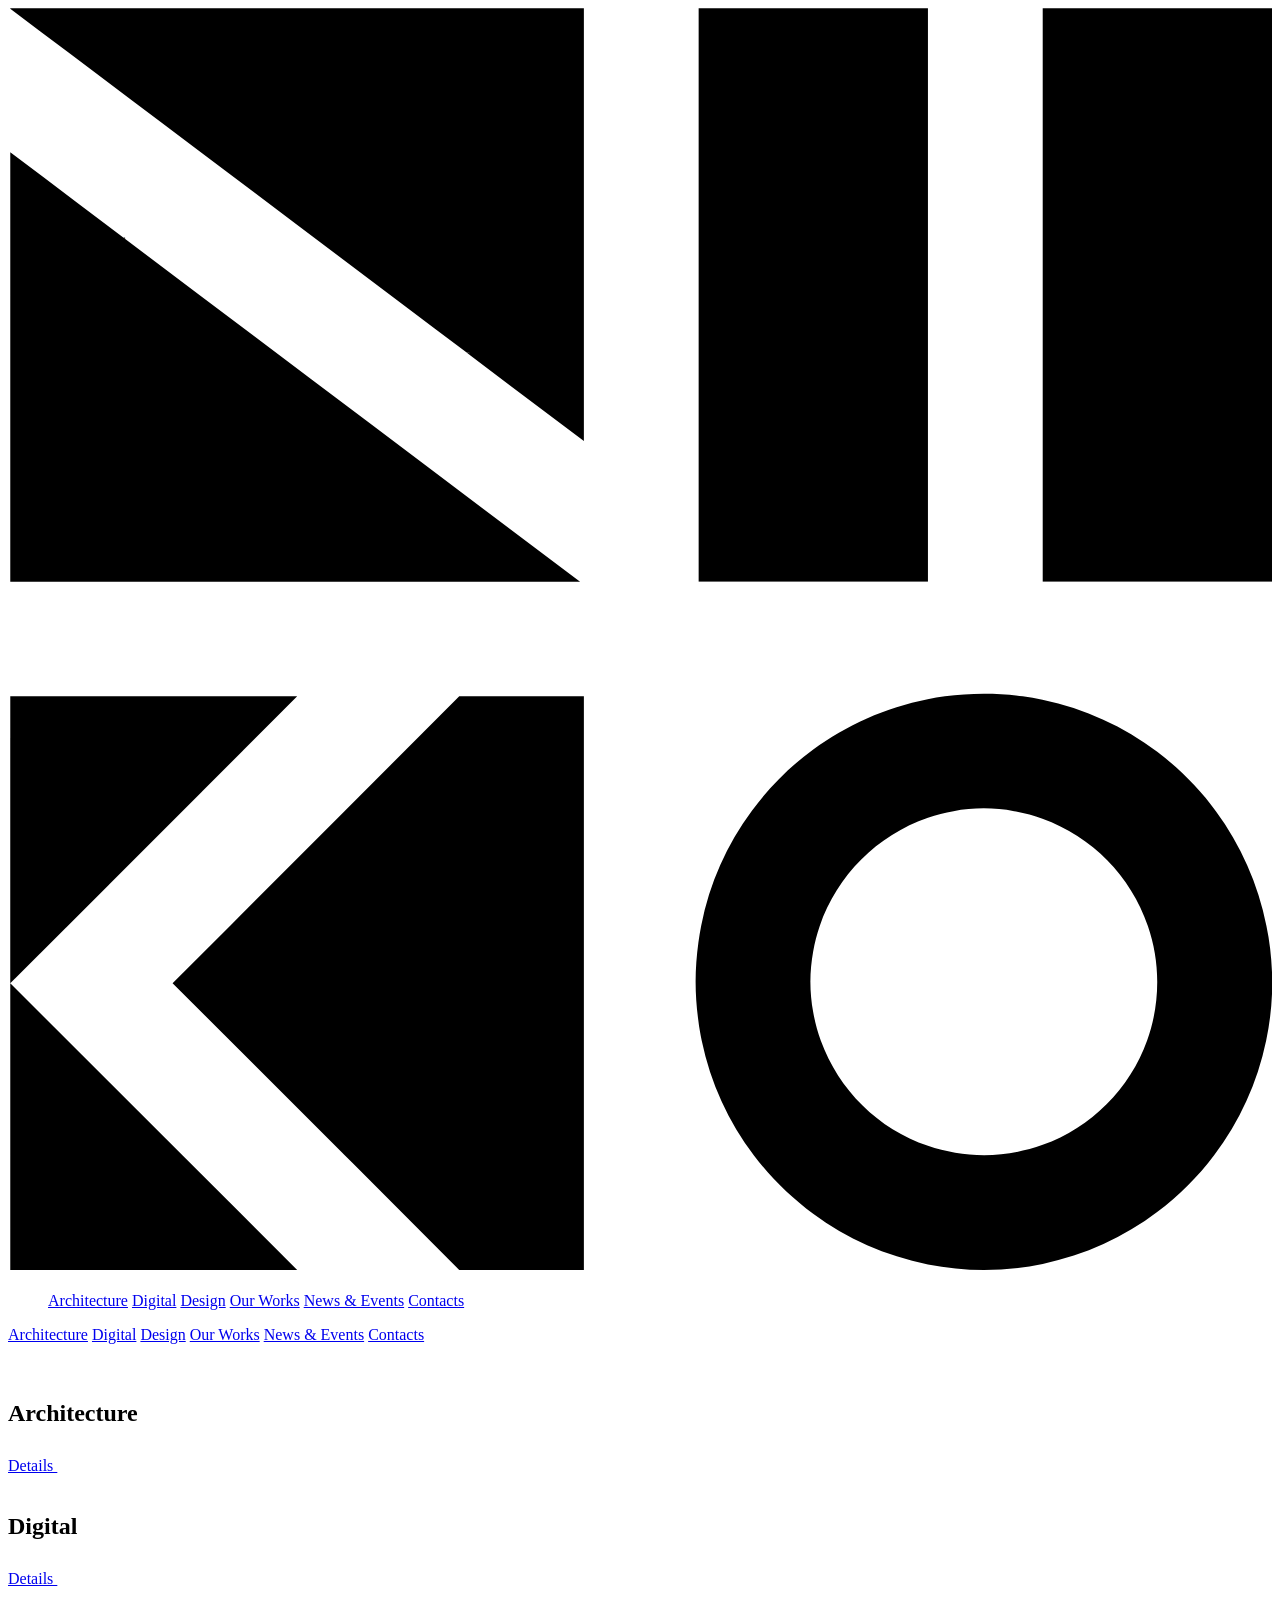
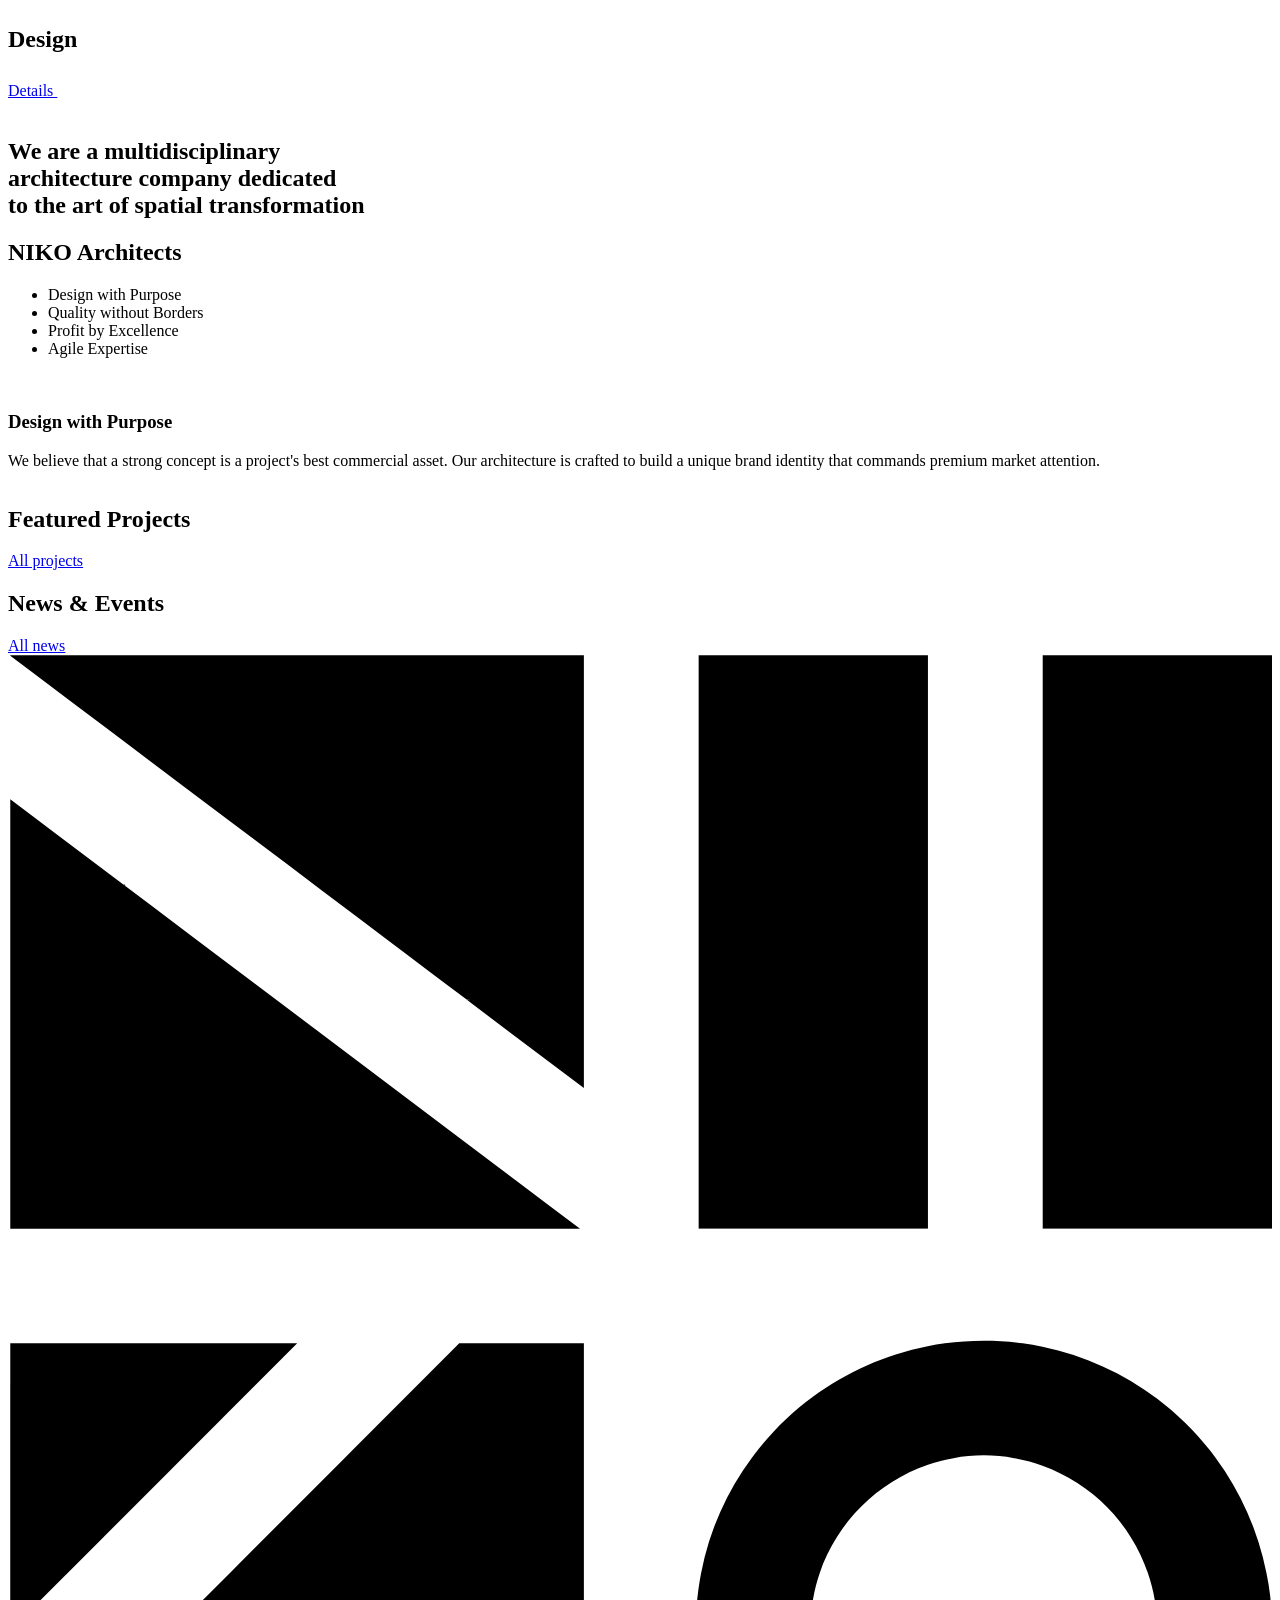
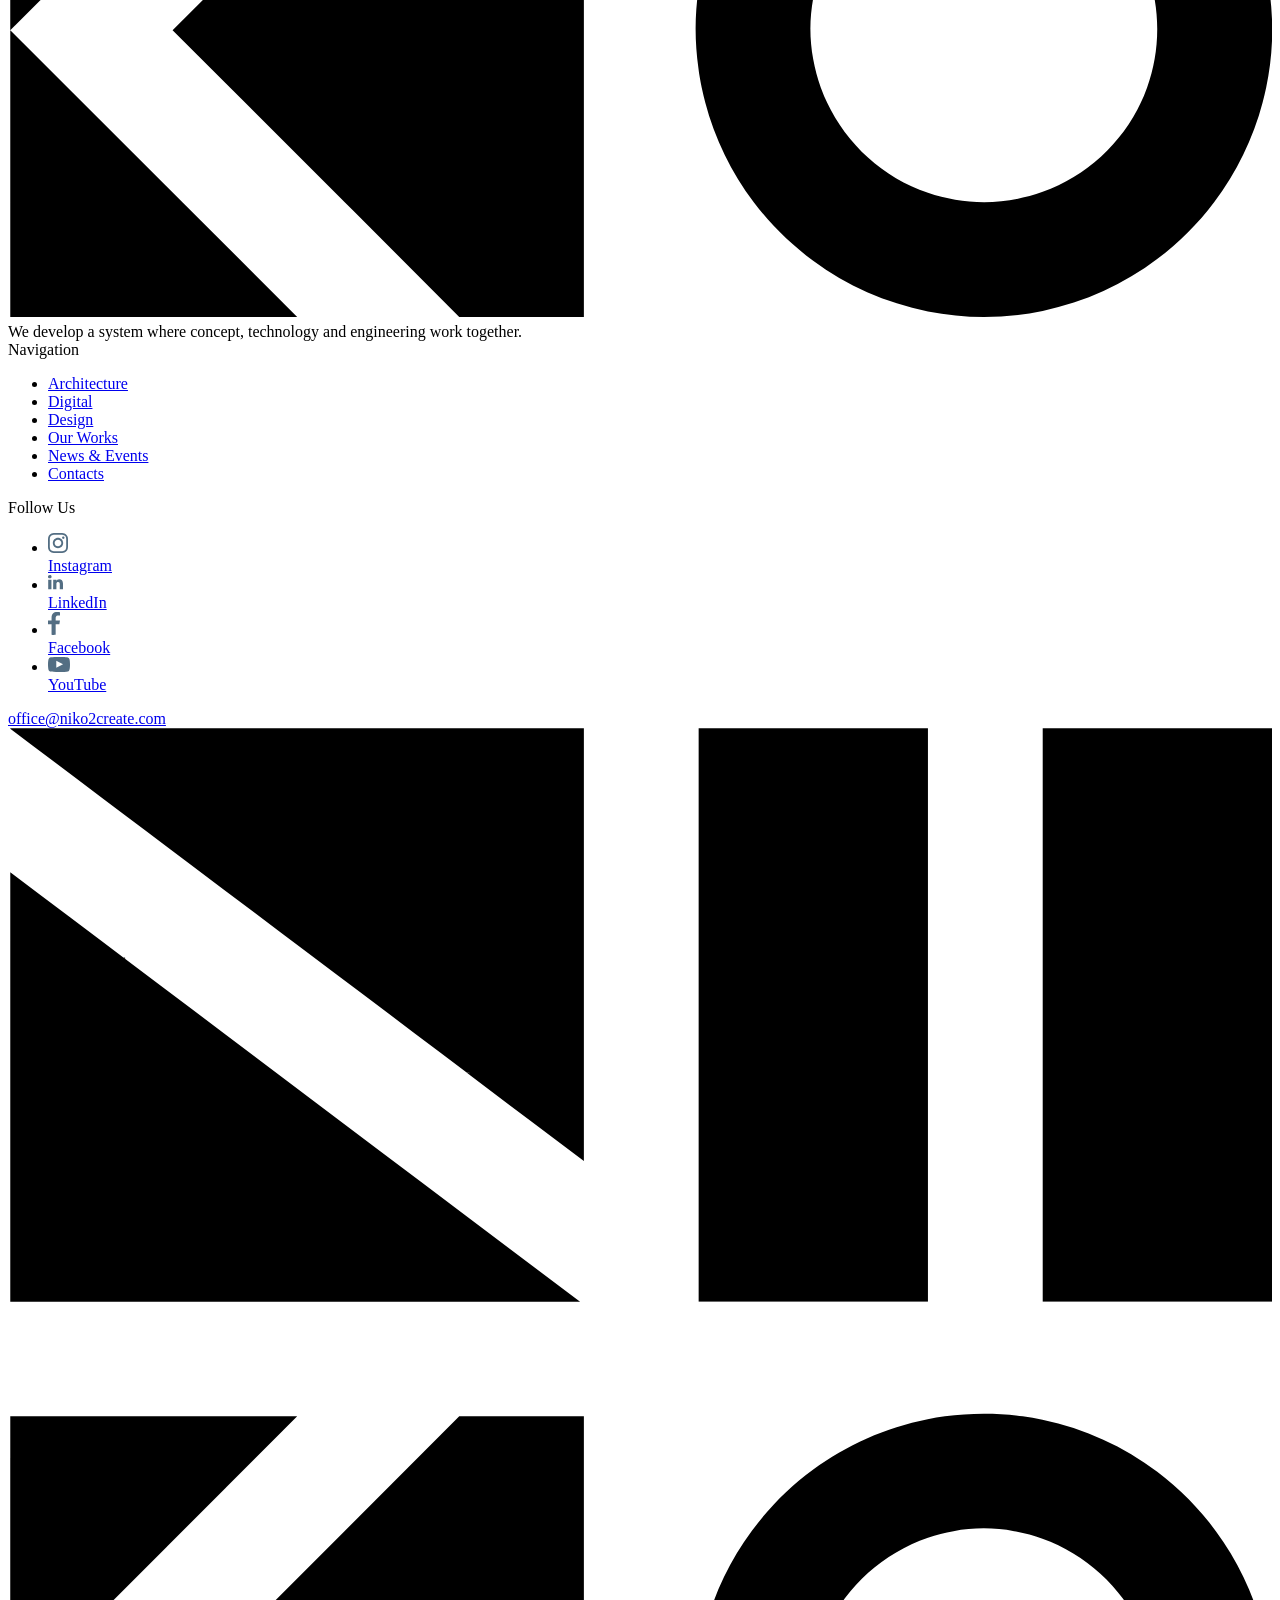
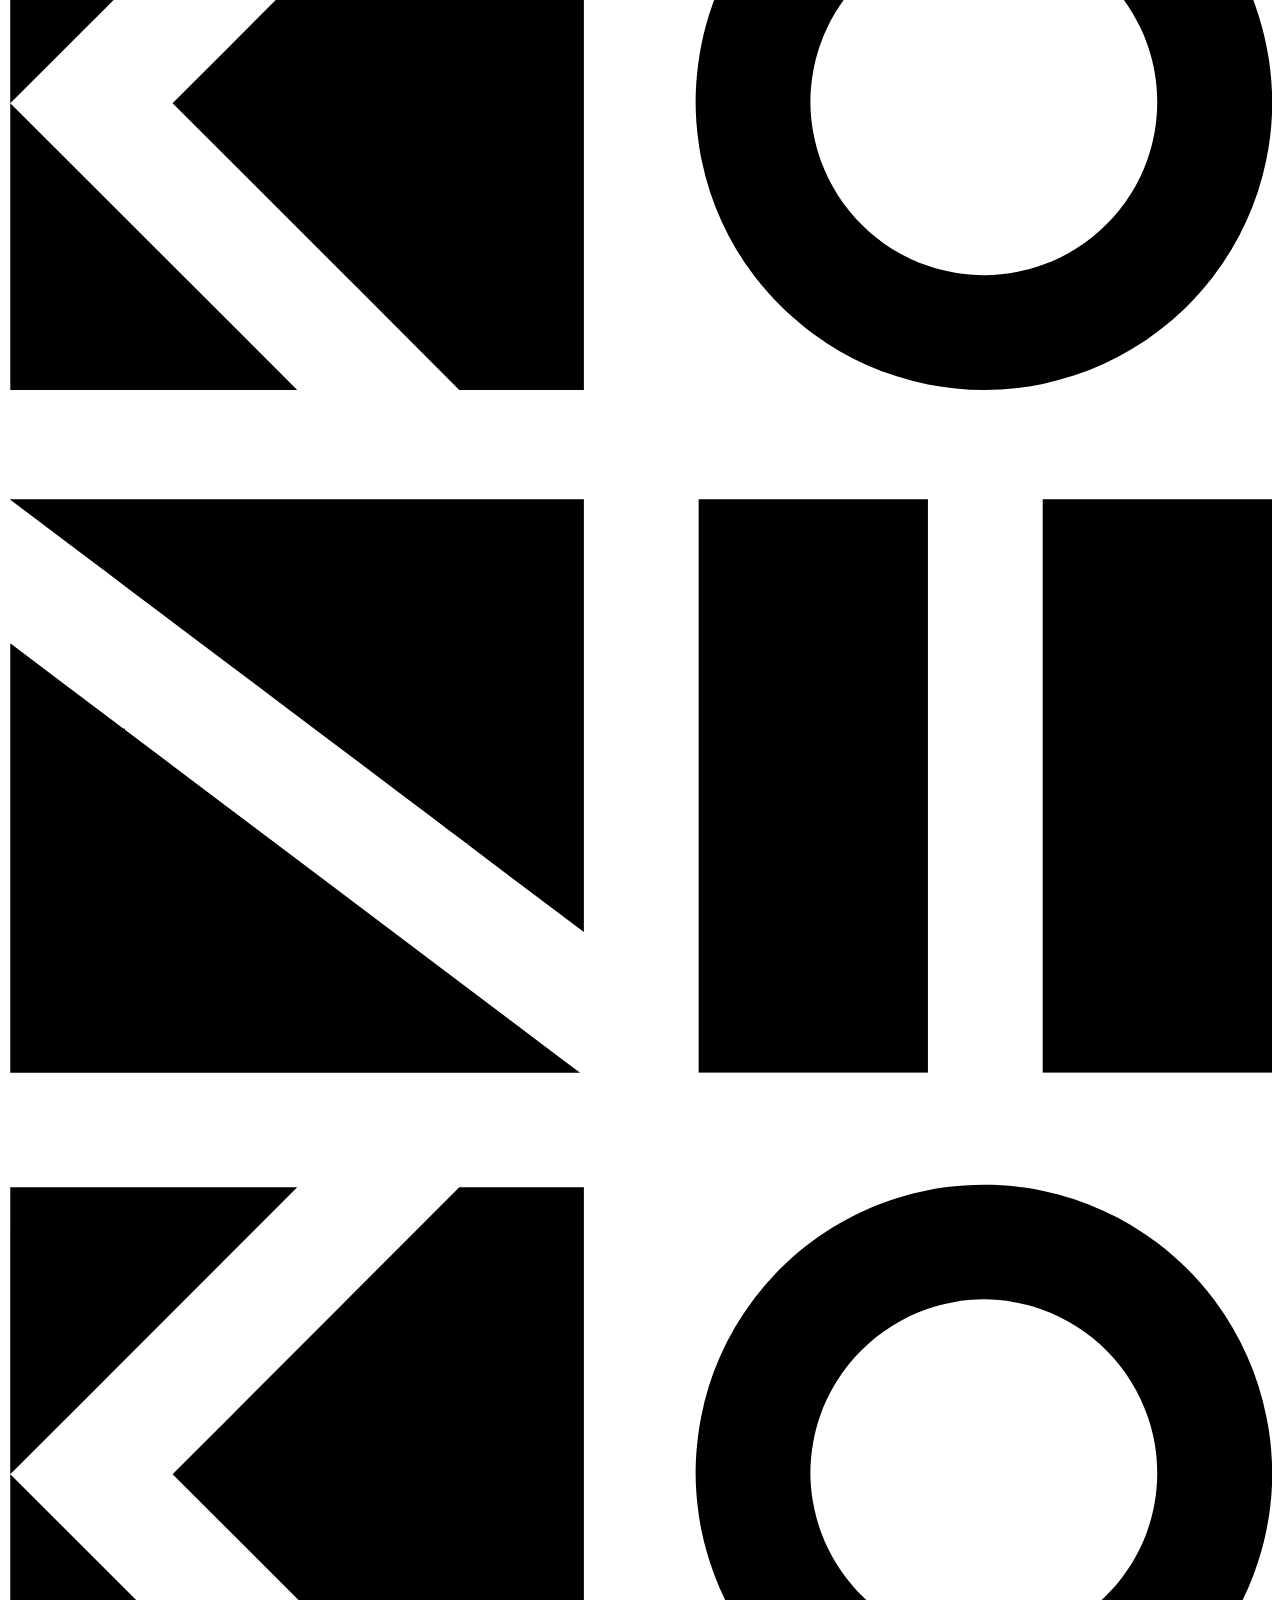
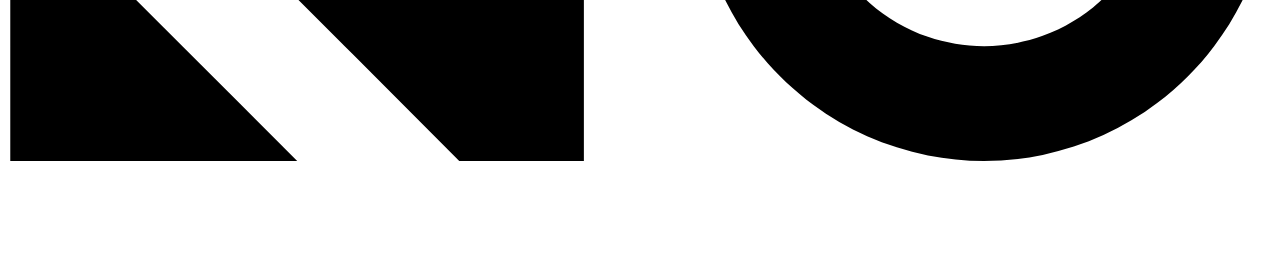
==== index.html @ d4d22fb3 "Add files via upload" ====
<!DOCTYPE html>
<html lang="en">

<head>
  <meta charset="UTF-8">
  <meta name="viewport" content="width=device-width, initial-scale=1.0">
  <title>Niko17</title>
  <link rel="icon" type="image/x-icon" href="favicon.ico">
  <!-- <link href = "https://fonts.cdnfonts.com/css/neue-haas-grotesk-display-pro" rel = "stylesheet"> -->
  <link rel="stylesheet" href="styles/styles.css">
  <link rel="stylesheet" href="https://cdn.jsdelivr.net/npm/swiper@11/swiper-bundle.min.css" />
</head>

<body class="home-page">
  <header class="main-header">
    <a href="index.html" class="header-logo-place">
      <svg version="1.1" id="Слой_1" xmlns="http://www.w3.org/2000/svg" xmlns:xlink="http://www.w3.org/1999/xlink"
        x="0px" y="0px" viewBox="0 0 500 500" style="enable-background:new 0 0 500 500;" xml:space="preserve">
        <g>
          <path class="st0" d="M227.8,0.1v171.2l-45.4-34.2v-0.9h-1.1C123.4,92.6,58.8,43.9,0.9,0.3V0.1H227.8z" />
          <rect x="273.2" y="0.1" class="st0" width="90.7" height="226.8" />
          <rect x="409.3" y="0.1" class="st0" width="90.7" height="226.8" />
          <polygon class="st0" points="46.3,90.9 46.3,91.3 45.7,90.9 	" />
          <polygon class="st0" points="46.3,90.9 46.3,91.3 45.7,90.9 	" />
          <polygon class="st0" points="182.4,136.2 182.4,137.1 181.3,136.2 	" />
          <path class="st0" d="M226.3,227H0.9V57.1C74.1,112.3,153.2,171.9,226.3,227z" />
          <polygon class="st0" points="114.4,272.3 33,353.7 23.6,363.1 0.9,385.8 0.9,272.3 	" />
          <polygon class="st0" points="114.4,499.2 0.9,499.2 0.9,385.8 69,453.8 91.7,476.5 	" />
          <polygon class="st0" points="227.8,272.3 227.8,499.2 178.5,499.2 137.1,457.7 133.2,453.8 87.8,408.4 65.1,385.8 87.8,363.1 
       91.7,359.2 133.1,317.7 178.5,272.3 	" />
          <path class="st0" d="M497.8,363.1c-3.3-16.7-10.2-32.1-20-45.4c-6.5-8.9-14.4-16.8-23.2-23.5c-13.2-10-28.6-17.1-45.4-20.6
       c-2.6-0.5-5.2-1-7.8-1.3c-5-0.7-10.2-1-15.4-1c-5.2,0-10.4,0.4-15.4,1c-2.3,0.3-4.5,0.7-6.8,1.1c-16.7,3.3-32.2,10.3-45.4,20
       c-9.3,6.8-17.4,15-24.2,24.2c-9.8,13.2-16.7,28.6-20,45.4c-0.4,2.2-0.8,4.4-1.1,6.7c-0.7,5.1-1.1,10.2-1.1,15.5s0.4,10.4,1.1,15.5
       c0.3,2.6,0.8,5.2,1.3,7.7c3.5,16.8,10.6,32.2,20.6,45.4c6.7,8.8,14.6,16.6,23.5,23.2c13.2,9.8,28.6,16.7,45.4,20
       c7.2,1.4,14.6,2.2,22.2,2.2c8,0,15.7-0.8,23.2-2.4c16.8-3.5,32.2-10.6,45.4-20.6c8.5-6.4,16-13.9,22.4-22.4
       c10-13.2,17.1-28.6,20.6-45.4c1.6-7.5,2.4-15.3,2.4-23.2C500,377.6,499.3,370.2,497.8,363.1z M450.6,408.4
       c-6.9,19.2-22.1,34.4-41.3,41.3c-7.2,2.6-15.1,4.1-23.2,4.1c-7.8,0-15.2-1.3-22.2-3.7c-19.7-6.7-35.3-22.2-42.4-41.7
       c-1.3-3.6-2.3-7.3-3-11.2c-0.7-3.9-1.1-7.9-1.1-12c0-4.1,0.4-8.1,1.1-12c0.6-3.5,1.5-6.8,2.6-10.1c6.9-20,22.7-35.9,42.8-42.8
       c3.3-1.1,6.7-2,10.1-2.6c3.9-0.7,7.9-1.1,12-1.1s8.1,0.4,12,1.1c3.9,0.7,7.6,1.7,11.2,3c19.5,7,35,22.7,41.7,42.4
       c2.4,7,3.7,14.4,3.7,22.2C454.6,393.4,453.2,401.2,450.6,408.4z" />
        </g>
      </svg>
    </a>
    <nav class="main-nav">
      <ul class="menu-list">
        <a href="architecture.html" class="nav-link">Architecture</a>
        <a href="digital.html" class="nav-link">Digital</a>
        <a href="design.html" class="nav-link">Design</a>
        <a href="catalog.html" class="nav-link">Our Works</a>
        <a href="news.html" class="nav-link">News & Events</a>
        <a href="contacts.html" class="nav-link">Contacts</a>
      </ul>
    </nav>

    <div class="mobile-burger" id="burger">
      <!-- Кнопка Бургер -->
      <span></span>
      <span></span>
      <span></span>
    </div>
    <!-- Полноэкранное мобильное меню -->
    <div class="mobile-menu" id="mobileMenu">
      <nav class="mobile-nav">
        <a href="architecture.html" class="mobile-link">Architecture</a>
        <a href="digital.html" class="mobile-link">Digital</a>
        <a href="design.html" class="mobile-link">Design</a>
        <a href="catalog.html" class="mobile-link">Our Works</a>
        <a href="news.html" class="mobile-link">News & Events</a>
        <a href="contacts.html" class="mobile-link">Contacts</a>
      </nav>
    </div>
  </header>
  <div class="slider" id="mainSlider">
    <!-- Слайд 1 -->
    <section class="slide" id="slide-1">
      <div class="image-container"><img src="images/hero-6.webp" alt=""></div>
    </section>
    <!-- Слайд 2 -->
    <section class="slide" id="slide-2">
      <div class="image-container"><img src="images/hero-2.webp" alt=""></div>
      <div class="slide-content">
        <div class="reveal-content">
          <h2 class="reveal-title">Architecture</h2>

          <a class="reveal-link" href="architecture.html">Details
            <svg width="12" height="24" viewBox="0 0 20 36" fill="none" xmlns="http://www.w3.org/2000/svg">
              <path d="M0.707133 0.70717L17.6777 17.6777L0.707136 34.6483" stroke="white" stroke-width="2" />
            </svg>
          </a>
        </div>
      </div>
    </section>
    <!-- Слайд 3 -->
    <section class="slide" id="slide-3">
      <div class="image-container"><img src="images/hero-4.webp" alt=""></div>
      <div class="slide-content">
        <div class="reveal-content">
          <h2 class="reveal-title">Digital</h2>

          <a class="reveal-link" href="digital.html">Details
            <svg width="12" height="24" viewBox="0 0 20 36" fill="none" xmlns="http://www.w3.org/2000/svg">
              <path d="M0.707133 0.70717L17.6777 17.6777L0.707136 34.6483" stroke="white" stroke-width="2" />
            </svg>
          </a>
        </div>
      </div>
    </section>
    <!-- Слайд 4 -->
    <section class="slide" id="slide-4">
      <div class="image-container"><img src="images/hero-8.webp" alt=""></div>
      <div class="slide-content">
        <div class="reveal-content">
          <h2 class="reveal-title">Design</h2>

          <a class="reveal-link" href="design.html">Details
            <svg width="12" height="24" viewBox="0 0 20 36" fill="none" xmlns="http://www.w3.org/2000/svg">
              <path d="M0.707133 0.70717L17.6777 17.6777L0.707136 34.6483" stroke="white" stroke-width="2" />
            </svg>
          </a>
        </div>
      </div>
    </section>
    <!-- Слайд 5 -->
    <section class="slide" id="slide-5">
      <div class="image-container"><img src="images/hero-5.webp" alt=""></div>
      <div class="slide-content slide-content--5">
        <div class="reveal-content reveal-content--5">
          <h2 class="reveal-title--5 title">We are a multidisciplinary <br>architecture company dedicated <br>to the art
            of
            spatial transformation</h2>
        </div>
      </div>
    </section>
  </div>
  <div id="content-wrapper">
    <section class="about-section" data-scroll-section id="about">
      <h2 class="about-title title">NIKO Architects</h2>

      <div class="about-body">
        <div class="about-right">
          <ul class="about-list">
            <li class="about-item active" data-index="0">Design with Purpose</li>
            <li class="about-item" data-index="1">Quality without Borders</li>
            <li class="about-item" data-index="2">Profit by Excellence</li>
            <li class="about-item" data-index="3">Agile Expertise</li>
          </ul>
        </div>
        <div class="about-left swiper about-slider">
          <div class="swiper-wrapper">
            <div class="swiper-slide">
              <div class="about-card">
                <img src="images/about-1.webp" alt="">
                <div class="about-card-overlay ">
                  <h3>Design with Purpose</h3>
                  <p>We believe that a strong concept is a project's best commercial asset. Our architecture is crafted
                    to build a unique brand identity that commands premium market attention.</p>
                </div>
              </div>
            </div>
            <div class="swiper-slide">
              <div class="about-card">
                <img src="images/about-2.webp" alt="">
                <div class="about-card-overlay">
                  <h3>Quality without Borders</h3>
                  <p> We bridge local ambition with global standards. By applying international benchmarks to every
                    detail, we deliver complex, high-end projects that stand the test of time.</p>
                </div>
              </div>
            </div>
            <div class="swiper-slide">
              <div class="about-card">
                <img src="images/about-3.webp" alt="">
                <div class="about-card-overlay">
                  <h3>Profit by Excellence</h3>
                  <p>We prove that bold vision and developer goals are not at odds. Our approach optimizes every square
                    meter, turning ambitious aesthetics into measurable financial success.</p>
                </div>
              </div>
            </div>
            <div class="swiper-slide">
              <div class="about-card">
                <img src="images/about-4.webp" alt="">
                <div class="about-card-overlay">
                  <h3>Agile Expertise</h3>
                  <p>We tackle large-scale urban challenges through a tight-knit synergy of architects, urbanists, and
                    product experts, ensuring a holistic perspective from the first sketch to the final brick.</p>
                </div>
              </div>
            </div>
          </div>
          <div class="about-pagination"></div>
          <!-- <div class="about-nav">
            <div class="swiper-button-prev about-button-prev"><svg width="36" height="20" viewBox="0 0 36 20"
                fill="none" xmlns="http://www.w3.org/2000/svg">
                <path d="M34.6483 0.707135L17.6777 17.6777L0.707172 0.707135" stroke="white" stroke-width="1" />
              </svg></div>
            <div class="swiper-button-next about-button-next"><svg width="36" height="20" viewBox="0 0 36 20"
                fill="none" xmlns="http://www.w3.org/2000/svg">
                <path d="M34.6483 0.707135L17.6777 17.6777L0.707172 0.707135" stroke="white" stroke-width="1" />
              </svg></div>
          </div> -->
        </div>
      </div>
    </section>
    <section class="projects-section" data-scroll-section id="works">
      <h2 class="projects-title title">Featured Projects</h2>
      <a class="projects-link-page" href="catalog.html">All projects</a>
      <!-- 1. ПУСТОЙ КОНТЕЙНЕР ДЛЯ SWIPER -->
      <div class="projects-pagination"></div>
      <div class="projects-container swiper">
        <div class="swiper-wrapper" id="projects-wrapper">
          <!-- Сюда JS будет копировать карточки -->
        </div>
      </div>
    </section>
    <section class="news-section" id="news">
      <h2 class="news-title title">News & Events</h2>
      <a class="news-link-page" href="news.html">All news</a>
      <!-- Оболочка Swiper -->
      <div class="news-pagination"></div>
      <div class="news-container swiper">
        <!-- id="news-wrapper" — это "магнит" для нашего скрипта -->
        <div class="swiper-wrapper" id="news-wrapper">
          <!-- Карточки прилетят сюда из JSON автоматически -->
        </div>
      </div>
    </section>
  </div>
  <footer class="footer">
    <div class="footer__body">
      <div class="footer__col footer__col--1">
        <a class="footer__logo" href="index.html">
          <svg version="1.1" xmlns="http://www.w3.org/2000/svg" xmlns:xlink="http://www.w3.org/1999/xlink" x="0px"
            y="0px" viewBox="0 0 500 500"  xml:space="preserve">
            <g>
              <path  d="M227.8,0.1v171.2l-45.4-34.2v-0.9h-1.1C123.4,92.6,58.8,43.9,0.9,0.3V0.1H227.8z" />
              <rect x="273.2" y="0.1"  width="90.7" height="226.8" />
              <rect x="409.3" y="0.1"  width="90.7" height="226.8" />
              <polygon  points="46.3,90.9 46.3,91.3 45.7,90.9 	" />
              <polygon  points="46.3,90.9 46.3,91.3 45.7,90.9 	" />
              <polygon  points="182.4,136.2 182.4,137.1 181.3,136.2 	" />
              <path  d="M226.3,227H0.9V57.1C74.1,112.3,153.2,171.9,226.3,227z" />
              <polygon  points="114.4,272.3 33,353.7 23.6,363.1 0.9,385.8 0.9,272.3 	" />
              <polygon  points="114.4,499.2 0.9,499.2 0.9,385.8 69,453.8 91.7,476.5 	" />
              <polygon  points="227.8,272.3 227.8,499.2 178.5,499.2 137.1,457.7 133.2,453.8 87.8,408.4 65.1,385.8 87.8,363.1 
       91.7,359.2 133.1,317.7 178.5,272.3 	" />
              <path  d="M497.8,363.1c-3.3-16.7-10.2-32.1-20-45.4c-6.5-8.9-14.4-16.8-23.2-23.5c-13.2-10-28.6-17.1-45.4-20.6
       c-2.6-0.5-5.2-1-7.8-1.3c-5-0.7-10.2-1-15.4-1c-5.2,0-10.4,0.4-15.4,1c-2.3,0.3-4.5,0.7-6.8,1.1c-16.7,3.3-32.2,10.3-45.4,20
       c-9.3,6.8-17.4,15-24.2,24.2c-9.8,13.2-16.7,28.6-20,45.4c-0.4,2.2-0.8,4.4-1.1,6.7c-0.7,5.1-1.1,10.2-1.1,15.5s0.4,10.4,1.1,15.5
       c0.3,2.6,0.8,5.2,1.3,7.7c3.5,16.8,10.6,32.2,20.6,45.4c6.7,8.8,14.6,16.6,23.5,23.2c13.2,9.8,28.6,16.7,45.4,20
       c7.2,1.4,14.6,2.2,22.2,2.2c8,0,15.7-0.8,23.2-2.4c16.8-3.5,32.2-10.6,45.4-20.6c8.5-6.4,16-13.9,22.4-22.4
       c10-13.2,17.1-28.6,20.6-45.4c1.6-7.5,2.4-15.3,2.4-23.2C500,377.6,499.3,370.2,497.8,363.1z M450.6,408.4
       c-6.9,19.2-22.1,34.4-41.3,41.3c-7.2,2.6-15.1,4.1-23.2,4.1c-7.8,0-15.2-1.3-22.2-3.7c-19.7-6.7-35.3-22.2-42.4-41.7
       c-1.3-3.6-2.3-7.3-3-11.2c-0.7-3.9-1.1-7.9-1.1-12c0-4.1,0.4-8.1,1.1-12c0.6-3.5,1.5-6.8,2.6-10.1c6.9-20,22.7-35.9,42.8-42.8
       c3.3-1.1,6.7-2,10.1-2.6c3.9-0.7,7.9-1.1,12-1.1s8.1,0.4,12,1.1c3.9,0.7,7.6,1.7,11.2,3c19.5,7,35,22.7,41.7,42.4
       c2.4,7,3.7,14.4,3.7,22.2C454.6,393.4,453.2,401.2,450.6,408.4z" />
            </g>
          </svg>
        </a>
        <div class="footer__appeal">
          We develop a system where concept, technology and engineering work together.
        </div>
      </div>

      <div class="footer__col">
        <div class="footer__col-title">Navigation</div>
        <ul class="footer__menu-list">
          <li class="footer__menu-item"><a href="architecture.html" class="footer__menu-link">Architecture</a></li>
          <li class="footer__menu-item"><a href="digital.html" class="footer__menu-link">Digital</a></li>
          <li class="footer__menu-item"><a href="design.html" class="footer__menu-link">Design</a></li>
          <li class="footer__menu-item"><a href="catalog.html" class="footer__menu-link">Our Works</a></li>
          <li class="footer__menu-item"><a href="news.html" class="footer__menu-link">News & Events</a></li>
          <li class="footer__menu-item"><a href="contacts.html" class="footer__menu-link">Contacts</a></li>
        </ul>
      </div>
      <div class="footer__col">
        <div class="footer__col-title">Follow Us</div>
        <ul class="footer__soc1als-list">
          <li class="footer__soc1als-item">
            <a class="footer__soc1als-link" href="/">
              <div class="footer__svg-wrapper">
                <svg width="20" height="20" viewBox="0 0 20 20" fill="none" xmlns="http://www.w3.org/2000/svg">
                  <path
                    d="M10 1.80723C12.6506 1.80723 13.0121 1.80723 14.0964 1.80723C15.0602 1.80723 15.5422 2.04819 15.9036 2.16868C16.3855 2.40964 16.747 2.53012 17.1084 2.89157C17.4699 3.25301 17.7108 3.61446 17.8313 4.09639C17.9518 4.45783 18.0723 4.93976 18.1928 5.90362C18.1928 6.98795 18.1928 7.22892 18.1928 10C18.1928 12.7711 18.1928 13.0121 18.1928 14.0964C18.1928 15.0602 17.9518 15.5422 17.8313 15.9036C17.5904 16.3855 17.4699 16.747 17.1084 17.1084C16.747 17.4699 16.3855 17.7108 15.9036 17.8313C15.5422 17.9518 15.0602 18.0723 14.0964 18.1928C13.0121 18.1928 12.7711 18.1928 10 18.1928C7.22892 18.1928 6.98795 18.1928 5.90362 18.1928C4.93976 18.1928 4.45783 17.9518 4.09639 17.8313C3.61446 17.5904 3.25301 17.4699 2.89157 17.1084C2.53012 16.747 2.28916 16.3855 2.16868 15.9036C2.04819 15.5422 1.92771 15.0602 1.80723 14.0964C1.80723 13.0121 1.80723 12.7711 1.80723 10C1.80723 7.22892 1.80723 6.98795 1.80723 5.90362C1.80723 4.93976 2.04819 4.45783 2.16868 4.09639C2.40964 3.61446 2.53012 3.25301 2.89157 2.89157C3.25301 2.53012 3.61446 2.28916 4.09639 2.16868C4.45783 2.04819 4.93976 1.92771 5.90362 1.80723C6.98795 1.80723 7.3494 1.80723 10 1.80723ZM10 0C7.22892 0 6.98795 0 5.90362 0C4.81928 0 4.09639 0.240965 3.49398 0.481928C2.89157 0.722892 2.28916 1.08434 1.68675 1.68675C1.08434 2.28916 0.843374 2.77109 0.481928 3.49398C0.240965 4.09639 0.120482 4.81928 0 5.90362C0 6.98795 0 7.3494 0 10C0 12.7711 0 13.0121 0 14.0964C0 15.1807 0.240965 15.9036 0.481928 16.506C0.722892 17.1084 1.08434 17.7108 1.68675 18.3133C2.28916 18.9157 2.77109 19.1566 3.49398 19.5181C4.09639 19.759 4.81928 19.8795 5.90362 20C6.98795 20 7.3494 20 10 20C12.6506 20 13.0121 20 14.0964 20C15.1807 20 15.9036 19.759 16.506 19.5181C17.1084 19.2771 17.7108 18.9157 18.3133 18.3133C18.9157 17.7108 19.1566 17.2289 19.5181 16.506C19.759 15.9036 19.8795 15.1807 20 14.0964C20 13.0121 20 12.6506 20 10C20 7.3494 20 6.98795 20 5.90362C20 4.81928 19.759 4.09639 19.5181 3.49398C19.2771 2.89157 18.9157 2.28916 18.3133 1.68675C17.7108 1.08434 17.2289 0.843374 16.506 0.481928C15.9036 0.240965 15.1807 0.120482 14.0964 0C13.0121 0 12.7711 0 10 0Z"
                    fill="#536E83" />
                  <path
                    d="M10 4.81928C7.10843 4.81928 4.81928 7.10843 4.81928 10C4.81928 12.8916 7.10843 15.1807 10 15.1807C12.8916 15.1807 15.1807 12.8916 15.1807 10C15.1807 7.10843 12.8916 4.81928 10 4.81928ZM10 13.3735C8.19277 13.3735 6.62651 11.9277 6.62651 10C6.62651 8.19277 8.07229 6.62651 10 6.62651C11.8072 6.62651 13.3735 8.07229 13.3735 10C13.3735 11.8072 11.8072 13.3735 10 13.3735Z"
                    fill="#536E83" />
                  <path
                    d="M15.3012 5.90362C15.9666 5.90362 16.506 5.3642 16.506 4.6988C16.506 4.03339 15.9666 3.49398 15.3012 3.49398C14.6358 3.49398 14.0964 4.03339 14.0964 4.6988C14.0964 5.3642 14.6358 5.90362 15.3012 5.90362Z"
                    fill="#536E83" />
                </svg>
              </div>
              Instagram
            </a>
          </li>
          <li class="footer__soc1als-item">
            <a class="footer__soc1als-link" href="/">
              <div class="footer__svg-wrapper">
                <svg width="15" height="15" viewBox="0 0 15 15" fill="none" xmlns="http://www.w3.org/2000/svg">
                  <path
                    d="M15 8.7444V14.2601H11.7713V9.08072C11.7713 7.80269 11.3004 6.92825 10.157 6.92825C9.28251 6.92825 8.74439 7.53363 8.5426 8.07175C8.47534 8.27354 8.40807 8.5426 8.40807 8.87892V14.2601H5.17937C5.17937 14.2601 5.24664 5.5157 5.17937 4.64126H8.40807V5.98655C8.81166 5.3139 9.61883 4.3722 11.3004 4.3722C13.3856 4.3722 15 5.78475 15 8.7444ZM1.81614 0C0.739908 0 0 0.73991 0 1.68161C0 2.62332 0.672645 3.36323 1.74888 3.36323C2.89238 3.36323 3.56502 2.62332 3.56502 1.68161C3.63229 0.672646 2.95964 0 1.81614 0ZM0.201793 14.2601H3.43049V4.64126H0.201793V14.2601Z"
                    fill="#536E83" />
                </svg>
              </div>
              LinkedIn
            </a>
          </li>
          <li class="footer__soc1als-item">
            <a class="footer__soc1als-link" href="/">
              <div class="footer__svg-wrapper">
                <svg width="12" height="23" viewBox="0 0 12 23" fill="none" xmlns="http://www.w3.org/2000/svg">
                  <path
                    d="M7.65708 12.3648H11.3793L11.9637 8.56055H7.65632V6.48134C7.65632 4.90099 8.16957 3.49962 9.63891 3.49962H12V0.179741C11.5852 0.123382 10.7078 0 9.04996 0C5.58819 0 3.55867 1.8393 3.55867 6.0297V8.56055H0V12.3648H3.55867V22.821C4.26344 22.9276 4.97729 23 5.71007 23C6.37245 23 7.01893 22.9391 7.65708 22.8522V12.3648Z"
                    fill="#536E83" />
                </svg>
              </div>
              Facebook
            </a>
          </li>
          <li class="footer__soc1als-item">
            <a class="footer__soc1als-link" href="/">
              <div class="footer__svg-wrapper">
                <svg width="22" height="15" viewBox="0 0 22 15" fill="none" xmlns="http://www.w3.org/2000/svg">
                  <path fill-rule="evenodd" clip-rule="evenodd"
                    d="M2.26249 14.5568C1.87023 14.4408 1.51232 14.2343 1.21896 13.9549C0.925599 13.6754 0.705403 13.3312 0.576947 12.9512C-0.157079 10.9874 -0.374569 2.78693 1.03911 1.16807C1.50961 0.641449 2.17389 0.317218 2.88777 0.265759C6.68024 -0.13232 18.3975 -0.0792426 19.7432 0.398453C20.1217 0.518323 20.4675 0.720256 20.7547 0.989122C21.0419 1.25799 21.263 1.58681 21.4015 1.95096C22.2035 3.98117 22.2307 11.3589 21.2928 13.3095C21.044 13.8173 20.6275 14.2285 20.1102 14.4772C18.6965 15.1672 4.13833 15.1539 2.26249 14.5568ZM8.28422 10.7087L15.0808 7.25869L8.28422 3.78213V10.7087Z"
                    fill="#536E83" />
                </svg>
              </div>
              YouTube
            </a>
          </li>
        </ul>
        <a href="mailto:office@niko2create.com" class="footer__menu-email">office@niko2create.com</a>
      </div>

    </div>
    <!-- <div class="footer__bottom">
      <small class="footer__copy">
        © 2026 Niko. Все права защищены.
      </small>
      <a class="footer__additional" href="#">Политика конфиденциальности</a>
      <a class="footer__additional" href="#">Условия использования</a>
    </div> -->
  </footer>
  <div class="cube-viewport">
    <div class="cube" id="hero-cube">
      <div class="side front active-side">
        <div class="side-image">
          <svg version="1.1" xmlns="http://www.w3.org/2000/svg" xmlns:xlink="http://www.w3.org/1999/xlink" x="0px"
            y="0px" viewBox="0 0 500 500" style="enable-background:new 0 0 500 500;" xml:space="preserve">
            <g>
              <path class="st0" d="M227.8,0.1v171.2l-45.4-34.2v-0.9h-1.1C123.4,92.6,58.8,43.9,0.9,0.3V0.1H227.8z" />
              <rect x="273.2" y="0.1" class="st0" width="90.7" height="226.8" />
              <rect x="409.3" y="0.1" class="st0" width="90.7" height="226.8" />
              <polygon class="st0" points="46.3,90.9 46.3,91.3 45.7,90.9 	" />
              <polygon class="st0" points="46.3,90.9 46.3,91.3 45.7,90.9 	" />
              <polygon class="st0" points="182.4,136.2 182.4,137.1 181.3,136.2 	" />
              <path class="st0" d="M226.3,227H0.9V57.1C74.1,112.3,153.2,171.9,226.3,227z" />
              <polygon class="st0" points="114.4,272.3 33,353.7 23.6,363.1 0.9,385.8 0.9,272.3 	" />
              <polygon class="st0" points="114.4,499.2 0.9,499.2 0.9,385.8 69,453.8 91.7,476.5 	" />
              <polygon class="st0" points="227.8,272.3 227.8,499.2 178.5,499.2 137.1,457.7 133.2,453.8 87.8,408.4 65.1,385.8 87.8,363.1 
           91.7,359.2 133.1,317.7 178.5,272.3 	" />
              <path class="st0" d="M497.8,363.1c-3.3-16.7-10.2-32.1-20-45.4c-6.5-8.9-14.4-16.8-23.2-23.5c-13.2-10-28.6-17.1-45.4-20.6
           c-2.6-0.5-5.2-1-7.8-1.3c-5-0.7-10.2-1-15.4-1c-5.2,0-10.4,0.4-15.4,1c-2.3,0.3-4.5,0.7-6.8,1.1c-16.7,3.3-32.2,10.3-45.4,20
           c-9.3,6.8-17.4,15-24.2,24.2c-9.8,13.2-16.7,28.6-20,45.4c-0.4,2.2-0.8,4.4-1.1,6.7c-0.7,5.1-1.1,10.2-1.1,15.5s0.4,10.4,1.1,15.5
           c0.3,2.6,0.8,5.2,1.3,7.7c3.5,16.8,10.6,32.2,20.6,45.4c6.7,8.8,14.6,16.6,23.5,23.2c13.2,9.8,28.6,16.7,45.4,20
           c7.2,1.4,14.6,2.2,22.2,2.2c8,0,15.7-0.8,23.2-2.4c16.8-3.5,32.2-10.6,45.4-20.6c8.5-6.4,16-13.9,22.4-22.4
           c10-13.2,17.1-28.6,20.6-45.4c1.6-7.5,2.4-15.3,2.4-23.2C500,377.6,499.3,370.2,497.8,363.1z M450.6,408.4
           c-6.9,19.2-22.1,34.4-41.3,41.3c-7.2,2.6-15.1,4.1-23.2,4.1c-7.8,0-15.2-1.3-22.2-3.7c-19.7-6.7-35.3-22.2-42.4-41.7
           c-1.3-3.6-2.3-7.3-3-11.2c-0.7-3.9-1.1-7.9-1.1-12c0-4.1,0.4-8.1,1.1-12c0.6-3.5,1.5-6.8,2.6-10.1c6.9-20,22.7-35.9,42.8-42.8
           c3.3-1.1,6.7-2,10.1-2.6c3.9-0.7,7.9-1.1,12-1.1s8.1,0.4,12,1.1c3.9,0.7,7.6,1.7,11.2,3c19.5,7,35,22.7,41.7,42.4
           c2.4,7,3.7,14.4,3.7,22.2C454.6,393.4,453.2,401.2,450.6,408.4z" />
            </g>
          </svg>
        </div>
      </div>
      <div class="side top">
        <div class="side-image--2">
          <svg width="346" height="99" viewBox="0 0 346 99" fill="none" xmlns="http://www.w3.org/2000/svg">
            <path
              d="M1.5 94.684V3.164H28.252L58.204 54.62H58.46V3.164H84.316V94.684H56.668L27.612 42.844H27.356V94.684H1.5ZM108.175 94.684V3.164H134.927V94.684H108.175ZM158.725 94.684V3.164H185.477V33.116L213.125 3.164H243.845L209.669 40.028L245.765 94.684H214.661L191.365 58.46L185.477 65.116V94.684H158.725ZM331.694 83.548C323.161 92.4227 311.897 96.86 297.902 96.86C283.907 96.86 272.686 92.4227 264.238 83.548C255.79 74.588 251.566 63.1533 251.566 49.244C251.566 35.3347 255.79 23.9 264.238 14.94C272.686 5.98 283.907 1.5 297.902 1.5C311.897 1.5 323.161 5.98 331.694 14.94C340.227 23.9 344.494 35.3347 344.494 49.244C344.494 63.1533 340.227 74.588 331.694 83.548ZM283.694 68.188C287.022 73.052 291.801 75.484 298.03 75.484C304.259 75.484 309.038 73.052 312.366 68.188C315.694 63.324 317.358 57.0093 317.358 49.244C317.358 41.4787 315.694 35.164 312.366 30.3C309.038 25.3507 304.259 22.876 298.03 22.876C291.801 22.876 287.022 25.3507 283.694 30.3C280.366 35.164 278.702 41.4787 278.702 49.244C278.702 57.0093 280.366 63.324 283.694 68.188Z"
              stroke-width="2" stroke-linejoin="round" />
          </svg>
        </div>
      </div>
      <div class="side back">
        <div class="side-image">
          <svg version="1.1" id="Слой_2" xmlns="http://www.w3.org/2000/svg" xmlns:xlink="http://www.w3.org/1999/xlink"
            x="0px" y="0px" viewBox="0 0 500 500" style="enable-background:new 0 0 500 500;" xml:space="preserve">
            <g>
              <path class="st0" d="M227.8,0.1v171.2l-45.4-34.2v-0.9h-1.1C123.4,92.6,58.8,43.9,0.9,0.3V0.1H227.8z" />
              <rect x="273.2" y="0.1" class="st0" width="90.7" height="226.8" />
              <rect x="409.3" y="0.1" class="st0" width="90.7" height="226.8" />
              <polygon class="st0" points="46.3,90.9 46.3,91.3 45.7,90.9 	" />
              <polygon class="st0" points="46.3,90.9 46.3,91.3 45.7,90.9 	" />
              <polygon class="st0" points="182.4,136.2 182.4,137.1 181.3,136.2 	" />
              <path class="st0" d="M226.3,227H0.9V57.1C74.1,112.3,153.2,171.9,226.3,227z" />
              <polygon class="st0" points="114.4,272.3 33,353.7 23.6,363.1 0.9,385.8 0.9,272.3 	" />
              <polygon class="st0" points="114.4,499.2 0.9,499.2 0.9,385.8 69,453.8 91.7,476.5 	" />
              <polygon class="st0" points="227.8,272.3 227.8,499.2 178.5,499.2 137.1,457.7 133.2,453.8 87.8,408.4 65.1,385.8 87.8,363.1 
           91.7,359.2 133.1,317.7 178.5,272.3 	" />
              <path class="st0" d="M497.8,363.1c-3.3-16.7-10.2-32.1-20-45.4c-6.5-8.9-14.4-16.8-23.2-23.5c-13.2-10-28.6-17.1-45.4-20.6
           c-2.6-0.5-5.2-1-7.8-1.3c-5-0.7-10.2-1-15.4-1c-5.2,0-10.4,0.4-15.4,1c-2.3,0.3-4.5,0.7-6.8,1.1c-16.7,3.3-32.2,10.3-45.4,20
           c-9.3,6.8-17.4,15-24.2,24.2c-9.8,13.2-16.7,28.6-20,45.4c-0.4,2.2-0.8,4.4-1.1,6.7c-0.7,5.1-1.1,10.2-1.1,15.5s0.4,10.4,1.1,15.5
           c0.3,2.6,0.8,5.2,1.3,7.7c3.5,16.8,10.6,32.2,20.6,45.4c6.7,8.8,14.6,16.6,23.5,23.2c13.2,9.8,28.6,16.7,45.4,20
           c7.2,1.4,14.6,2.2,22.2,2.2c8,0,15.7-0.8,23.2-2.4c16.8-3.5,32.2-10.6,45.4-20.6c8.5-6.4,16-13.9,22.4-22.4
           c10-13.2,17.1-28.6,20.6-45.4c1.6-7.5,2.4-15.3,2.4-23.2C500,377.6,499.3,370.2,497.8,363.1z M450.6,408.4
           c-6.9,19.2-22.1,34.4-41.3,41.3c-7.2,2.6-15.1,4.1-23.2,4.1c-7.8,0-15.2-1.3-22.2-3.7c-19.7-6.7-35.3-22.2-42.4-41.7
           c-1.3-3.6-2.3-7.3-3-11.2c-0.7-3.9-1.1-7.9-1.1-12c0-4.1,0.4-8.1,1.1-12c0.6-3.5,1.5-6.8,2.6-10.1c6.9-20,22.7-35.9,42.8-42.8
           c3.3-1.1,6.7-2,10.1-2.6c3.9-0.7,7.9-1.1,12-1.1s8.1,0.4,12,1.1c3.9,0.7,7.6,1.7,11.2,3c19.5,7,35,22.7,41.7,42.4
           c2.4,7,3.7,14.4,3.7,22.2C454.6,393.4,453.2,401.2,450.6,408.4z" />
            </g>
          </svg>
        </div>
      </div>
      <div class="side bottom">
        <div class="side-image--2">
          <svg width="346" height="99" viewBox="0 0 346 99" fill="none" xmlns="http://www.w3.org/2000/svg">
            <path
              d="M1.5 94.684V3.164H28.252L58.204 54.62H58.46V3.164H84.316V94.684H56.668L27.612 42.844H27.356V94.684H1.5ZM108.175 94.684V3.164H134.927V94.684H108.175ZM158.725 94.684V3.164H185.477V33.116L213.125 3.164H243.845L209.669 40.028L245.765 94.684H214.661L191.365 58.46L185.477 65.116V94.684H158.725ZM331.694 83.548C323.161 92.4227 311.897 96.86 297.902 96.86C283.907 96.86 272.686 92.4227 264.238 83.548C255.79 74.588 251.566 63.1533 251.566 49.244C251.566 35.3347 255.79 23.9 264.238 14.94C272.686 5.98 283.907 1.5 297.902 1.5C311.897 1.5 323.161 5.98 331.694 14.94C340.227 23.9 344.494 35.3347 344.494 49.244C344.494 63.1533 340.227 74.588 331.694 83.548ZM283.694 68.188C287.022 73.052 291.801 75.484 298.03 75.484C304.259 75.484 309.038 73.052 312.366 68.188C315.694 63.324 317.358 57.0093 317.358 49.244C317.358 41.4787 315.694 35.164 312.366 30.3C309.038 25.3507 304.259 22.876 298.03 22.876C291.801 22.876 287.022 25.3507 283.694 30.3C280.366 35.164 278.702 41.4787 278.702 49.244C278.702 57.0093 280.366 63.324 283.694 68.188Z"
              stroke-width="2" stroke-linejoin="round" />
          </svg>
        </div>
      </div>
    </div>
  </div>
  <script src="https://cdn.jsdelivr.net/npm/swiper@11/swiper-bundle.min.js"
    onload="window.isSwiperReady = true; if(window.initMySite) window.initMySite();">
    </script>
  <script src="js/main.js"></script>
  <script src="js/common.js"></script>
</body>

</html>
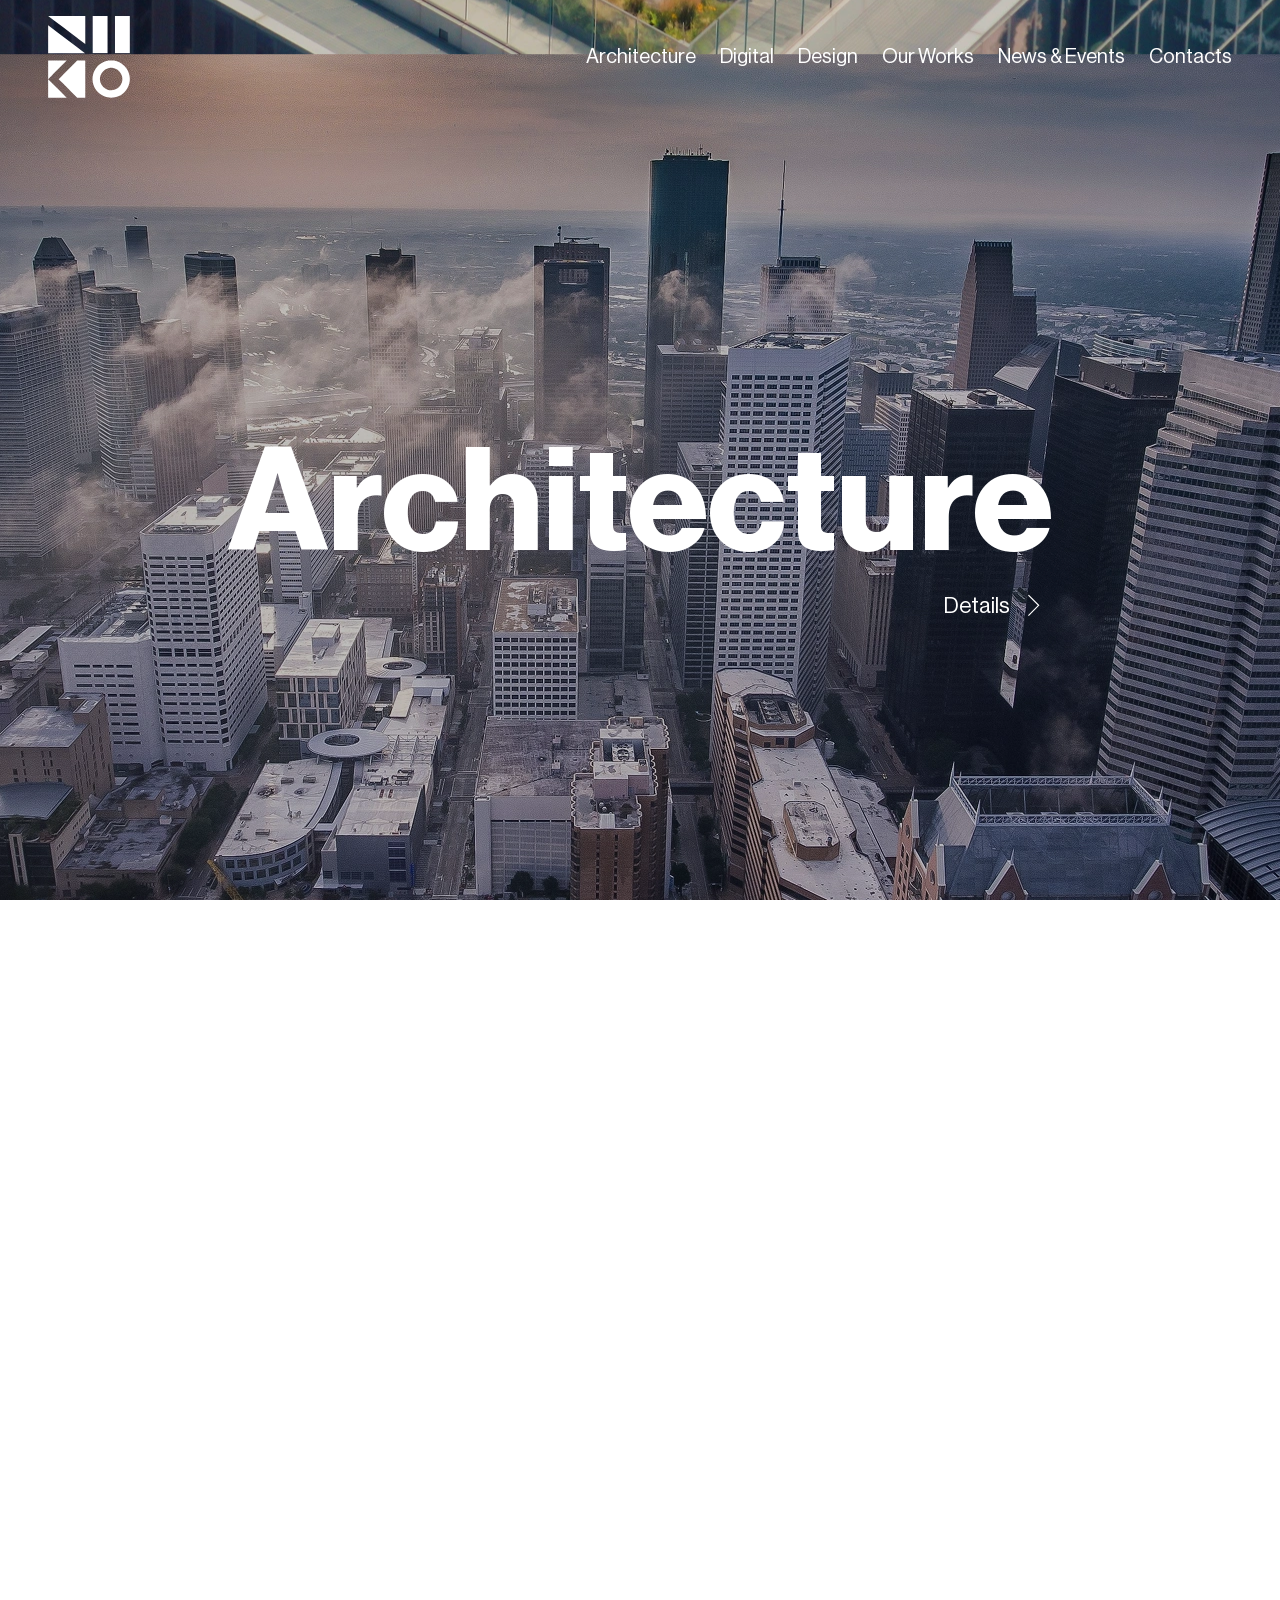
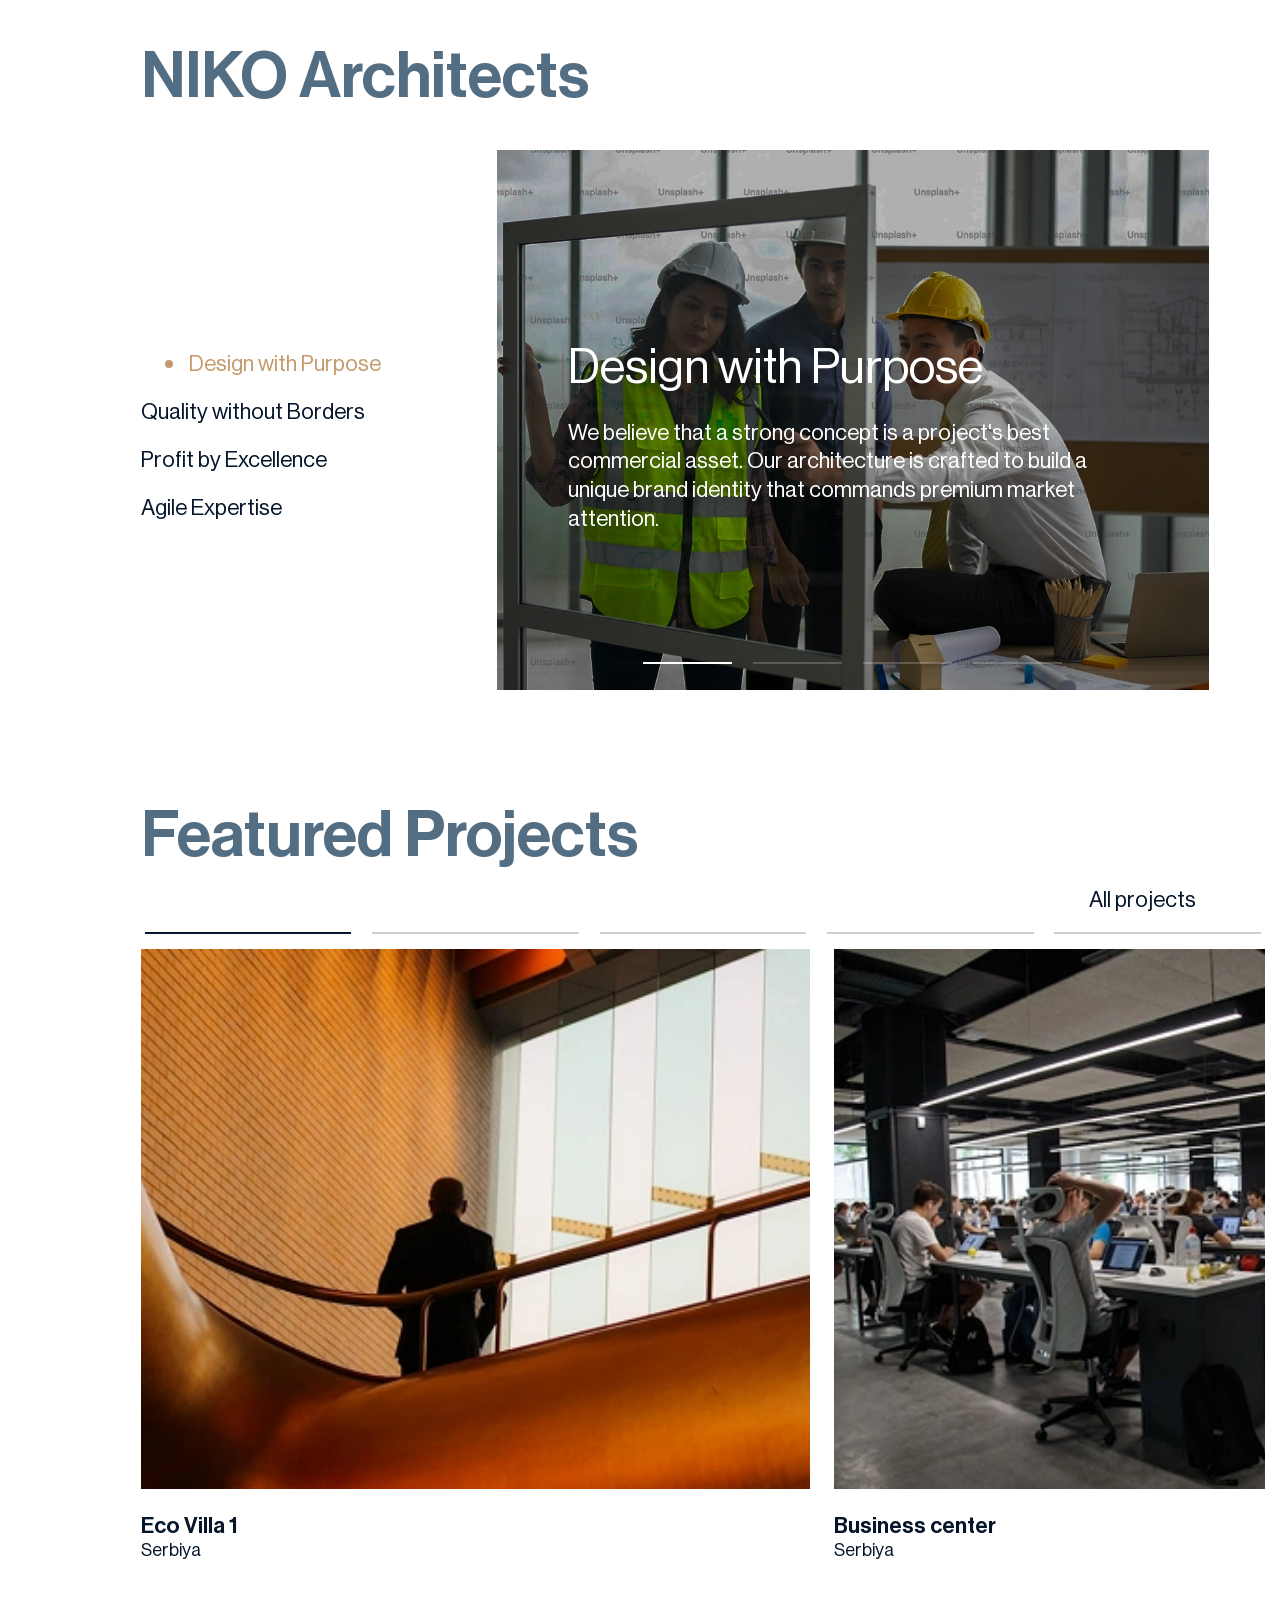
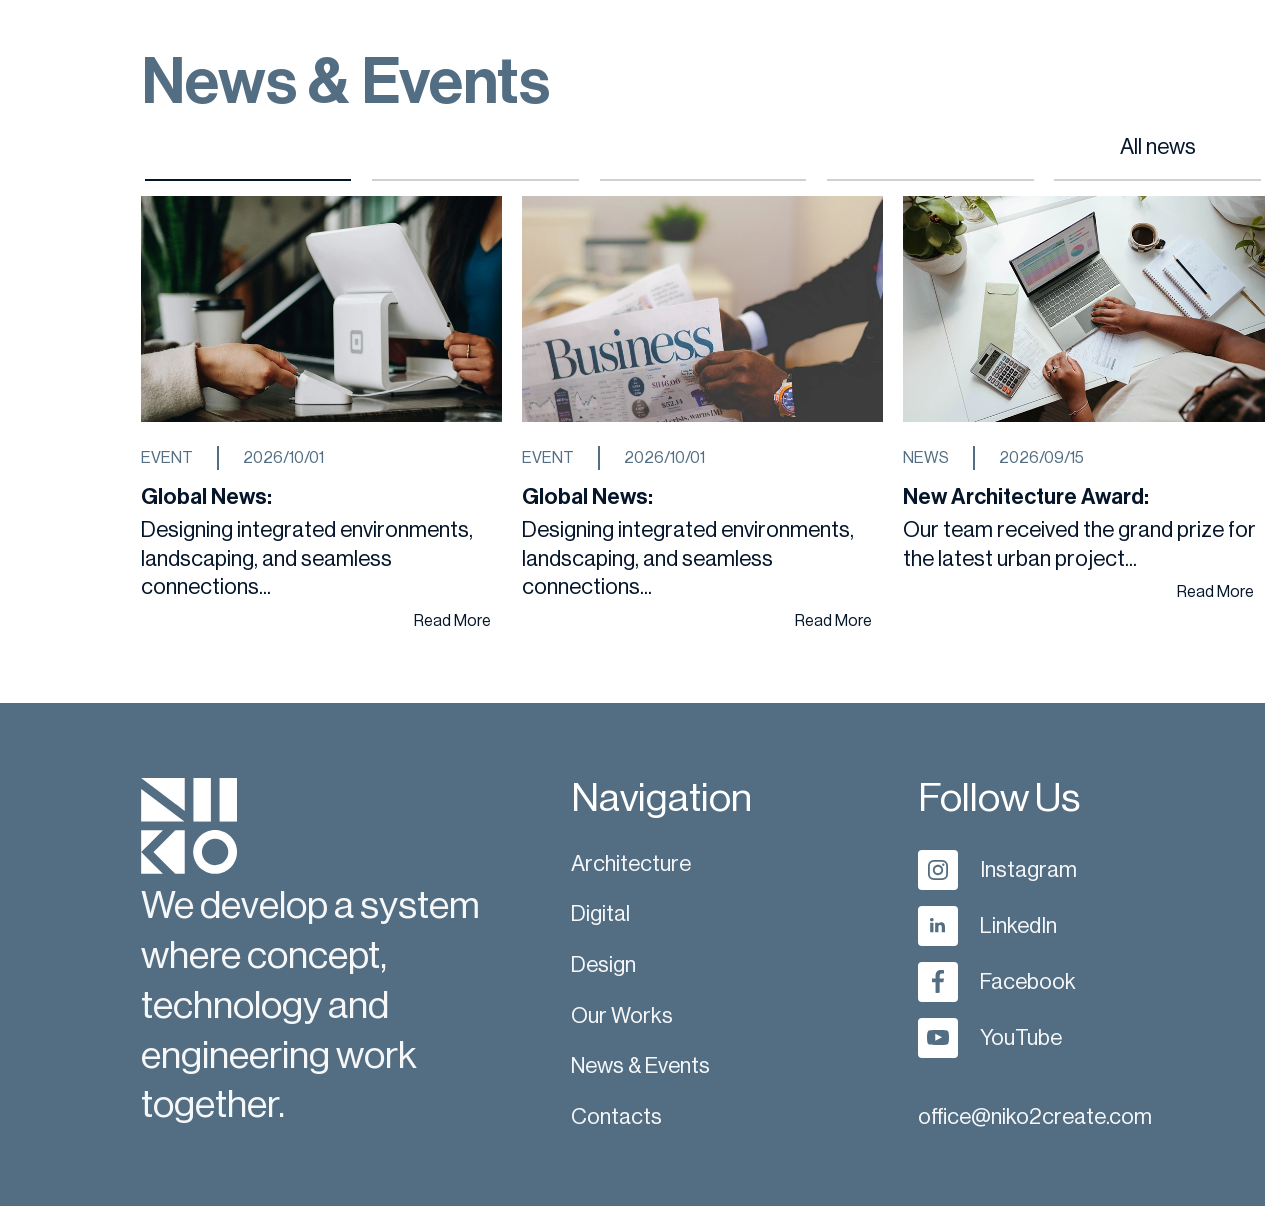
==== commit 5e7ef1aa: "Update index.html" ====
--- a/index.html
+++ b/index.html
@@ -4,7 +4,7 @@
 <head>
   <meta charset="UTF-8">
   <meta name="viewport" content="width=device-width, initial-scale=1.0">
-  <title>Niko17</title>
+  <title>Niko18</title>
   <link rel="icon" type="image/x-icon" href="favicon.ico">
   <!-- <link href = "https://fonts.cdnfonts.com/css/neue-haas-grotesk-display-pro" rel = "stylesheet"> -->
   <link rel="stylesheet" href="styles/styles.css">
@@ -432,4 +432,4 @@
   <script src="js/common.js"></script>
 </body>
 
-</html>+</html>
--- a/styles/styles.css
+++ b/styles/styles.css
@@ -0,0 +1,3107 @@
+@charset "UTF-8";
+/**
+  Нормализация блочной модели
+ */
+*,
+::before,
+::after {
+  box-sizing: border-box;
+}
+
+/**
+  Убираем внутренние отступы слева тегам списков,
+  у которых есть атрибут class
+*/
+:where(ul, ol):where([class]) {
+  padding-left: 0;
+}
+
+/**
+  Убираем внешние отступы body и двум другим тегам,
+  у которых есть атрибут class
+*/
+body,
+:where(blockquote, figure, fieldset):where([class]) {
+  margin: 0;
+}
+
+/**
+  Убираем внешние отступы вертикали нужным тегам,
+  у которых есть атрибут class
+*/
+:where(h1,
+h2,
+h3,
+h4,
+h5,
+h6,
+p,
+ul,
+ol,
+dl):where([class]) {
+  margin-block: 0;
+}
+
+:where(dd[class]) {
+  margin-left: 0;
+}
+
+:where(fieldset[class]) {
+  padding: 0;
+  border: none;
+}
+
+/**
+  Убираем стандартный маркер маркированному списку,
+  у которого есть атрибут class
+*/
+:where(ul[class]) {
+  list-style: none;
+}
+
+:where(address[class]) {
+  font-style: normal;
+}
+
+/**
+  Упрощаем работу с изображениями и видео
+*/
+img,
+video {
+  display: block;
+  max-width: 100%;
+  height: auto;
+}
+
+/**
+  Наследуем свойства шрифт для полей ввода
+*/
+input,
+textarea,
+select,
+button {
+  font: inherit;
+}
+
+html {
+  /**
+    Пригодится в большинстве ситуаций
+    (когда, например, нужно будет "прижать" футер к низу сайта)
+  */
+  height: 100%;
+  /**
+    Убираем скачок интерфейса по горизонтали
+    при появлении / исчезновении скроллбара
+  */
+  scrollbar-gutter: stable;
+}
+
+/**
+  Плавный скролл
+*/
+html {
+  scroll-behavior: smooth;
+}
+
+body {
+  min-height: 100%;
+}
+
+/**
+  Курсор-рука при наведении на элемент
+*/
+button,
+label {
+  cursor: pointer;
+}
+
+/**
+  Приводим к единому цвету svg-элементы
+  (за исключением тех, у которых уже указан
+  атрибут fill со значением 'none' или начинается с 'url')
+*/
+:where([fill]:not([fill=none],
+[fill^=url])) {
+  fill: currentColor;
+}
+
+/**
+  Приводим к единому цвету svg-элементы
+  (за исключением тех, у которых уже указан
+  атрибут stroke со значением 'none')
+*/
+:where([stroke]:not([stroke=none],
+[stroke^=url])) {
+  stroke: currentColor;
+}
+
+/*
+Приводим к единому цвету svg-элементы
+*/
+svg *[fill] {
+  fill: currentColor;
+}
+
+svg *[stroke] {
+  stroke: currentColor;
+}
+
+/**
+  Чиним баг задержки смены цвета при взаимодействии с svg-элементами
+*/
+svg * {
+  transition-property: fill, stroke;
+}
+
+/**
+  Приведение рамок таблиц в классический 'collapse' вид
+*/
+:where(table) {
+  border-collapse: collapse;
+  border-color: currentColor;
+}
+
+/**
+  Удаляем все анимации и переходы для людей,
+  которые предпочитают их не использовать
+*/
+@media (prefers-reduced-motion: reduce) {
+  *,
+  ::before,
+  ::after {
+    animation-duration: 0.01ms !important;
+    animation-iteration-count: 1 !important;
+    transition-duration: 0.01ms !important;
+    scroll-behavior: auto !important;
+  }
+}
+@font-face {
+  font-family: "Neue Haas Grotesk Display Pro";
+  src: url("../fonts/NeueHaasDisplay-Roman.woff2") format("woff2");
+  font-weight: 400;
+  font-style: normal;
+  font-display: swap;
+}
+@font-face {
+  font-family: "Neue Haas Grotesk Display Pro";
+  src: url("../fonts/NeueHaasDisplay-RomanItalic.woff2") format("woff2");
+  font-weight: 400;
+  font-style: italic;
+  font-display: swap;
+}
+@font-face {
+  font-family: "Neue Haas Grotesk Display Pro";
+  src: url("../fonts/NeueHaasDisplay-Mediu.woff2") format("woff2");
+  font-weight: 500;
+  font-style: normal;
+  font-display: swap;
+}
+@font-face {
+  font-family: "Neue Haas Grotesk Display Pro";
+  src: url("../fonts/NeueHaasDisplay-Bold.woff2") format("woff2");
+  font-weight: 700;
+  font-style: normal;
+  font-display: swap;
+}
+@font-face {
+  font-family: "Neue Haas Grotesk Display Pro";
+  src: url("../fonts/NeueHaasDisplay-Black.woff2") format("woff2");
+  font-weight: 800;
+  font-style: normal;
+  font-display: swap;
+}
+:root {
+  --color-dark-text: #05152a;
+  --color-dark-bg: #21344C;
+  --color-light: #ffffff;
+  --color-light-transp: rgba(255, 255, 255, 0.6);
+  --color-gray-bg: #f5f7f9;
+  --color-accent: #c49a6c;
+  --border: 1px solid var(--color-dark-text);
+  --border-radius: 4px;
+  --shadow: 0.6px 1.8px rgba(0, 0, 0, .1), 0 3.2px 7.2px rgba(0, 0, 0, .13);
+  --font-family-base: 'Neue Haas Grotesk Display Pro', sans-serif;
+  --container-width: 1240px;
+  --container-padding-x: 20px;
+  --section-padding-y: 70px;
+  --input-height: 59px;
+  --button-height: 68px;
+  --transition-duration: 0.2s;
+  --transition-speed: 1.2s;
+  --timing-function: cubic-bezier(0.19, 0, 0.22, 1);
+}
+@media (max-width: 1280px) {
+  :root {
+    --section-padding-y: 50px;
+  }
+}
+@media (max-width: 768px) {
+  :root {
+    --section-padding-y: 30px;
+  }
+}
+
+.container {
+  max-width: calc(var(--container-width) + var(--container-padding-x) * 2);
+  margin-inline: auto;
+  padding-inline: var(--container-padding-x);
+}
+
+.content-wrapper {
+  position: relative;
+  z-index: 100000;
+  background: #ffffff;
+  will-change: transform;
+}
+
+.title {
+  font-size: clamp(40px, 8vw, 64px);
+  font-weight: 500;
+  letter-spacing: 0%;
+  line-height: 1;
+  color: #536e83;
+}
+
+.subtitle {
+  font-size: 48px;
+  font-weight: 400;
+  letter-spacing: 0%;
+  line-height: 1;
+}
+
+.visually-hidden {
+  position: absolute !important;
+  width: 1px !important;
+  height: 1px !important;
+  margin: -1px !important;
+  border: 0 !important;
+  padding: 0 !important;
+  white-space: nowrap !important;
+  clip-path: inset(100%) !important;
+  clip: rect(0 0 0 0) !important;
+  overflow: hidden !important;
+}
+
+@media (max-width: 768px) {
+  .hidden-mobile {
+    display: none !important;
+  }
+}
+
+@media (min-width: 769px) {
+  .vizible-mobile {
+    display: none !important;
+  }
+}
+
+* {
+  margin: 0;
+  padding: 0;
+  box-sizing: border-box;
+}
+
+body,
+html {
+  margin: 0;
+  padding: 0;
+  width: 100%;
+  height: auto;
+  background: #ffffff;
+  color: #05152a;
+  letter-spacing: 0;
+  scroll-behavior: smooth;
+  -webkit-font-smoothing: antialiased;
+  -moz-osx-font-smoothing: grayscale;
+  text-rendering: optimizeLegibility;
+}
+
+body.no-scroll {
+  overflow: hidden;
+  height: 100vh;
+  position: fixed;
+  width: 100%;
+}
+
+body.home-page {
+  background-color: #fff;
+  /* Белый фон при загрузке */
+  opacity: 0;
+  transition: opacity 0.2s ease-in-out;
+  /* Плавное проявление */
+}
+
+/* Класс, который мы добавим через JS */
+body.is-ready {
+  opacity: 1;
+}
+
+body {
+  font-size: clamp(16px, 1.3888888889vw, 20px);
+  font-family: var(--font-family-base);
+  font-weight: 400;
+  color: var(--color-dark);
+  background-color: var(--color-light);
+}
+
+a {
+  text-decoration: none;
+  color: inherit;
+}
+
+h1, h2, h3, h4, h5 {
+  font-weight: 600;
+  letter-spacing: 0;
+  margin: 0;
+}
+
+h1 {
+  font-size: clamp(43px, 4.1666666667vw, 60px);
+}
+
+h2 {
+  font-size: clamp(36px, 4.4444444444vw, 64px);
+  color: #536e83;
+}
+
+h3 {
+  font-size: clamp(26px, 2.0833333333vw, 30px);
+}
+
+h4 {
+  font-size: clamp(18px, 1.3888888889vw, 20px);
+}
+
+h5 {
+  font-size: clamp(16px, 1.25vw, 18px);
+}
+
+.h4 {
+  font-size: clamp(18px, 1.3888888889vw, 20px);
+}
+
+.reveal {
+  opacity: 0;
+  transform: translateY(50px);
+  transition: opacity 2s cubic-bezier(0.19, 1, 0.22, 1) 0.3s, transform 2s cubic-bezier(0.19, 1, 0.22, 1) 0.3s;
+  will-change: transform, opacity;
+}
+
+.reveal.active {
+  opacity: 1;
+  transform: translateY(0);
+}
+
+.reveal-left {
+  transform: translateX(-50px);
+}
+
+.reveal-left.active {
+  transform: translateX(0);
+}
+
+.main-header {
+  position: fixed;
+  z-index: 11000;
+  top: 0;
+  left: 0;
+  display: flex;
+  justify-content: space-between;
+  align-items: center;
+  padding: 16px 96px;
+  width: 100%;
+  background: transparent;
+  transition: transform 0.3s ease-in-out, background 0.3s ease-in-out, box-shadow 0.3s ease-in-out;
+}
+@media (max-width: 1280px) {
+  .main-header {
+    padding: 16px 48px;
+  }
+}
+@media (max-width: 768px) {
+  .main-header {
+    padding: 16px 24px;
+  }
+}
+@media (max-width: 480px) {
+  .main-header {
+    padding: 16px 16px;
+  }
+}
+
+.header-logo-place svg {
+  width: 9.0909090909vmin;
+  height: 9.0909090909vmin;
+  fill: #ffffff;
+  transition: fill 0.3s ease-in-out;
+}
+@media (max-width: 480px) {
+  .header-logo-place svg {
+    width: 13.0434782609vmin;
+    height: 13.0434782609vmin;
+  }
+}
+
+.header-logo-place svg:hover {
+  fill: #c49a6c;
+}
+
+.header-logo-place {
+  opacity: 0;
+  transition: opacity 0s ease;
+  width: 9.0909090909vmin;
+  height: 9.0909090909vmin;
+}
+@media (max-width: 480px) {
+  .header-logo-place {
+    width: 13.0434782609vmin;
+    height: 13.0434782609vmin;
+  }
+}
+
+/* Когда брусок долетел, включаем логотип */
+.header-logo-place.is-visible {
+  opacity: 1;
+}
+
+.home-page .main-header.header-light {
+  background: rgb(255, 255, 255);
+  box-shadow: 0.6px 1.8px rgba(0, 0, 0, 0.1), 0 3.2px 7.2px rgba(0, 0, 0, 0.13);
+  color: #05152a;
+}
+
+.home-page .main-header.header-logo-place svg {
+  transition: fill 0.3s ease-in-out;
+}
+
+.home-page .main-header.header-light .header-logo-place svg {
+  fill: #05152a;
+}
+
+.home-page .main-header.header-light .header-logo-place svg:hover {
+  fill: #c49a6c;
+}
+
+.home-page .main-header.header-light .nav-link {
+  color: #05152a;
+  transition: color 0.3s ease-in-out;
+}
+
+.home-page .main-header.header-light .nav-link:hover {
+  color: #c49a6c;
+}
+
+.home-page .header-light ~ .mobile-burger span,
+.home-page .header-light .mobile-burger span {
+  background-color: #05152a !important;
+}
+
+.home-page .header-hidden {
+  transform: translateY(-100%);
+}
+
+/* Специальный режим для каталога и внутренних страниц */
+.main-header.header-static-light {
+  padding: 16px 50px;
+  background-color: #ffffff;
+  box-shadow: 0.6px 1.8px rgba(0, 0, 0, 0.1), 0 3.2px 7.2px rgba(0, 0, 0, 0.13);
+}
+
+.main-header.header-static-light svg {
+  fill: #05152a;
+}
+
+.main-header.header-static-light .logo-text,
+.main-header.header-static-light .nav-link,
+.main-header.header-static-light .burger-menu span {
+  color: #05152a !important;
+}
+
+.main-header.header-static-light .nav-link:hover,
+.main-header.header-static-light .burger-menu span:hover {
+  color: #c49a6c !important;
+}
+
+.main-header.header-static-light .burger-menu span {
+  background-color: #1a1a1a !important;
+}
+
+.inner-page .main-header .static-logo,
+.inner-page-2 .main-header .static-logo {
+  width: 64px;
+  height: 64px;
+  fill: #ffffff;
+}
+@media (max-width: 768px) {
+  .inner-page .main-header .static-logo,
+  .inner-page-2 .main-header .static-logo {
+    width: 48px;
+    height: 48px;
+  }
+}
+
+.inner-page .main-header .static-logo svg,
+.inner-page-2 .main-header .static-logo svg {
+  width: 64px;
+  height: 64px;
+  fill: #ffffff;
+  transition: all 0.3s ease-in-out;
+}
+@media (max-width: 768px) {
+  .inner-page .main-header .static-logo svg,
+  .inner-page-2 .main-header .static-logo svg {
+    width: 48px;
+    height: 48px;
+  }
+}
+
+.inner-page .main-header .static-logo svg:hover,
+.inner-page-2 .main-header .static-logo svg:hover {
+  fill: #c49a6c;
+}
+
+.inner-page .main-header.header-white {
+  background: rgb(255, 255, 255);
+  box-shadow: 0.6px 1.8px rgba(0, 0, 0, 0.1), 0 3.2px 7.2px rgba(0, 0, 0, 0.13);
+  color: #05152a;
+}
+
+.inner-page .main-header.header-white .nav-link {
+  color: #05152a;
+  transition: color 0.3s ease-in-out;
+}
+
+.inner-page .main-header.header-white .nav-link:hover {
+  color: #c49a6c;
+}
+
+.inner-page .main-header.header-white .static-logo svg {
+  width: 64px;
+  height: 64px;
+  fill: #05152a;
+  transition: all 0.3s ease-in-out;
+}
+@media (max-width: 768px) {
+  .inner-page .main-header.header-white .static-logo svg {
+    width: 48px;
+    height: 48px;
+  }
+}
+
+.inner-page .main-header.header-white .static-logo svg:hover {
+  fill: #c49a6c;
+}
+
+.inner-page .header-white ~ .mobile-burger span,
+.inner-page .header-white .mobile-burger span {
+  background-color: #05152a !important;
+}
+
+.inner-page .main-header.header-hidden {
+  transform: translateY(-100%);
+}
+
+.inner-page-2 .main-header {
+  padding: 16px 96px;
+}
+@media (max-width: 1280px) {
+  .inner-page-2 .main-header {
+    padding: 16px 48px;
+  }
+}
+@media (max-width: 768px) {
+  .inner-page-2 .main-header {
+    padding: 16px 24px;
+  }
+}
+@media (max-width: 480px) {
+  .inner-page-2 .main-header {
+    padding: 16px 16px;
+  }
+}
+
+.inner-page-2 .main-header .static-logo svg {
+  fill: #05152a;
+  transition: all 0.3s ease-in-out;
+}
+
+.inner-page-2 .main-header .static-logo svg:hover {
+  fill: #c49a6c;
+}
+
+.inner-page-2 .main-header .mobile-burger span {
+  background-color: #05152a;
+}
+
+.inner-page-2 .main-header.header-hidden {
+  transform: translateY(-100%);
+}
+
+.main-nav {
+  display: block;
+  gap: 50px;
+  width: 100%;
+  box-sizing: border-box;
+  transition: all 0.3s ease-in-out;
+}
+
+.menu-list {
+  position: relative;
+  display: flex;
+  justify-content: end;
+  align-items: center;
+  gap: 24px;
+  list-style: none;
+  margin: 0;
+  padding: 0;
+  width: 100%;
+}
+
+.nav-link {
+  margin: 0;
+}
+
+.menu-list a {
+  margin: 0;
+  pointer-events: auto;
+  color: #ffffff;
+  text-decoration: none;
+  font-size: 22px;
+  text-transform: initial;
+  will-change: transform;
+  transition: color 0.3s ease-in-out;
+}
+@media (max-width: 1280px) {
+  .menu-list a {
+    font-size: 20px;
+  }
+}
+@media (max-width: 1024px) {
+  .menu-list a {
+    font-size: 18px;
+  }
+}
+
+.menu-list a:hover {
+  color: #c49a6c;
+}
+
+.back-to-top {
+  position: fixed;
+  bottom: 40px;
+  right: 40px;
+  width: 50px;
+  height: 50px;
+  background: rgba(196, 154, 108, 0.6);
+  backdrop-filter: blur(5px);
+  border: 1px solid rgba(196, 154, 108, 0.9);
+  border-radius: 4%;
+  display: flex;
+  align-items: center;
+  justify-content: center;
+  cursor: pointer;
+  opacity: 0;
+  visibility: hidden;
+  transition: all 0.4s ease;
+  z-index: 10000;
+}
+@media (max-width: 1024px) {
+  .back-to-top {
+    display: none;
+  }
+}
+.back-to-top.is-visible {
+  opacity: 1;
+  visibility: visible;
+}
+.back-to-top:hover {
+  background-color: #c49a6c;
+  border-color: #c49a6c;
+}
+.back-to-top svg {
+  width: 20px;
+  height: 20px;
+  fill: none;
+  stroke: #fff;
+  stroke-width: 2;
+  transition: stroke 0.3s ease;
+}
+.back-to-top:hover svg {
+  stroke: #ffffff;
+}
+
+.mobile-burger {
+  display: none;
+  position: fixed;
+  top: max(27px, (100vw - 375px) / 10.62);
+  right: 24px;
+  width: 48px;
+  height: 30px;
+  flex-direction: column;
+  justify-content: space-between;
+  align-items: flex-end;
+  cursor: pointer;
+  z-index: 120000;
+}
+.mobile-burger span {
+  width: 100%;
+  height: 2px;
+  background: white;
+  transition: all 0.3s ease;
+}
+@media (max-width: 480px) {
+  .mobile-burger {
+    right: 16px;
+  }
+}
+
+.inner-page .mobile-burger,
+.inner-page-2 .mobile-burger {
+  top: 25px;
+}
+
+.mobile-menu {
+  position: fixed;
+  top: 0;
+  left: 0;
+  width: 100%;
+  height: 100%;
+  background: #21344C;
+  z-index: 13000;
+  display: flex;
+  justify-content: center;
+  align-items: center;
+  transform: translateY(-100%);
+  visibility: hidden;
+  pointer-events: none;
+  /* Изначально спрятано вверху */
+  transition: transform 0.6s cubic-bezier(0.19, 1, 0.22, 1);
+}
+
+.mobile-nav {
+  display: flex;
+  flex-direction: column;
+  gap: 40px;
+  text-align: center;
+}
+
+.mobile-link {
+  color: #c49a6c;
+  text-decoration: none;
+  font-size: 5vw;
+  text-transform: uppercase;
+  opacity: 0;
+  transform: translateY(20px);
+  transition: all 0.4s ease;
+}
+
+/* СОСТОЯНИЕ: ОТКРЫТО */
+.menu-open .mobile-menu {
+  transform: translateY(0);
+  visibility: visible;
+  pointer-events: auto;
+}
+
+.menu-open .mobile-link {
+  opacity: 1;
+  transform: translateY(0);
+  transition-delay: 0.3s;
+  /* Задержка появления текста */
+}
+
+/* Анимация иконки в крестик */
+.menu-open #burger span:nth-child(1) {
+  transform: translateY(14px) rotate(45deg);
+  background: #c49a6c;
+}
+
+.menu-open #burger span:nth-child(2) {
+  opacity: 0;
+}
+
+.menu-open #burger span:nth-child(3) {
+  transform: translateY(-14px) rotate(-45deg);
+  background: #c49a6c;
+}
+
+/* Адаптив: Показываем бургер только на узких экранах */
+@media (max-width: 768px) {
+  .mobile-burger {
+    display: flex;
+  }
+  /* Прячем десктопное меню */
+  .main-nav {
+    display: none;
+  }
+}
+.cube-viewport {
+  transition: opacity 0s ease-in-out;
+}
+
+.cube-viewport.is-hidden {
+  opacity: 0;
+  pointer-events: none;
+}
+
+.cube-viewport {
+  position: fixed;
+  z-index: 1000;
+  top: 50%;
+  left: 50%;
+  height: 30vmin;
+  width: 30vmin;
+  transform: translate(-50%, -50%);
+  pointer-events: none;
+}
+
+#hero-cube {
+  position: absolute;
+  top: 0;
+  left: 0;
+  z-index: 9999;
+  width: 100%;
+  height: 30vmin;
+  opacity: 0;
+  transition: transform 0.8s ease-in, opacity 1.2s ease-in;
+  transform-style: preserve-3d;
+  will-change: transform;
+}
+
+.show-cube #hero-cube {
+  opacity: 1;
+}
+
+.side {
+  position: absolute;
+  inset: 0;
+  display: flex;
+  align-items: center;
+  justify-content: center;
+  backface-visibility: hidden;
+  -webkit-backface-visibility: hidden;
+  transition: opacity 0.5s ease;
+}
+
+.active-side {
+  transition: all 1.8s cubic-bezier(0.5, 1, 0.22, 1);
+}
+
+.side-image {
+  width: 30vmin;
+  height: 30vmin;
+}
+
+.side-image svg {
+  width: 30vmin;
+  height: 30vmin;
+  fill: white;
+  transition: fill 0.3s ease-in-out;
+}
+
+.side-image--2 {
+  width: 80vmin;
+  height: 40vmin;
+}
+
+.side-image--2 svg {
+  width: 80vmin;
+  height: 40vmin;
+  stroke: #ffffff;
+}
+
+.front {
+  transform: rotateX(0deg) translateZ(15vmin);
+}
+
+.bottom {
+  transform: rotateX(-90deg) translateZ(15vmin);
+}
+
+.back {
+  transform: rotateX(-180deg) translateZ(15vmin);
+}
+
+.top {
+  transform: rotateX(-270deg) translateZ(15vmin);
+}
+
+.front,
+.back {
+  height: 100%;
+  margin: 0;
+}
+
+.bottom,
+.top {
+  margin: 0;
+  transition: all 0.8s ease;
+}
+
+.slider {
+  position: relative;
+  z-index: 10;
+  height: 530vh;
+}
+
+.slide {
+  position: fixed;
+  top: 0;
+  left: 0;
+  width: 100%;
+  height: 100vh;
+  overflow: hidden;
+  will-change: clip-path;
+}
+
+#slide-1 {
+  position: fixed;
+  top: 0;
+  left: 0;
+  width: 100%;
+  height: 100vh;
+  z-index: 100;
+  pointer-events: none;
+  will-change: transform;
+}
+
+#slide-2 {
+  position: fixed;
+  top: 0;
+  z-index: 4;
+}
+
+#slide-3 {
+  position: fixed;
+  top: 0;
+  z-index: 3;
+  will-change: transform;
+}
+
+#slide-4 {
+  position: fixed;
+  top: 0;
+  z-index: 2;
+}
+
+#slide-5 {
+  position: fixed;
+  top: 0;
+  z-index: 1;
+}
+
+.slide-content {
+  perspective: 2000px;
+  width: 100vw;
+  height: 100vh;
+  display: flex;
+  justify-content: center;
+}
+
+.image-container {
+  position: absolute;
+  top: 0;
+  left: 0;
+  width: 100%;
+  height: 100%;
+  overflow: hidden;
+  z-index: 0;
+}
+
+.image-container img {
+  width: 100%;
+  height: 120%;
+  -o-object-fit: cover;
+     object-fit: cover;
+  filter: brightness(0.8);
+  transform: translate3d(0, 0, 0);
+  will-change: transform;
+}
+
+.reveal-content {
+  display: flex;
+  flex-direction: column;
+  align-items: flex-end;
+}
+@media (max-width: 480px) {
+  .reveal-content {
+    align-items: center;
+  }
+}
+
+.reveal-title {
+  font-size: 144px;
+  font-size: clamp(64px, 12vw, 144px);
+  font-weight: 700;
+  line-height: 1.1;
+  letter-spacing: 0%;
+  color: white;
+  text-transform: initial;
+  text-align: center;
+  transition: none !important;
+}
+
+.reveal-link {
+  display: flex;
+  align-items: center;
+  justify-content: flex-start;
+  flex-direction: row;
+  gap: 18px;
+  border-radius: 4px;
+  padding-block: 10px;
+  padding-inline: 12px;
+  font-size: 22px;
+  line-height: 1;
+  color: #fff;
+  border: 1px solid transparent;
+  transition: all 0.3s ease-in-out;
+}
+@media (max-width: 1024px) {
+  .reveal-link {
+    font-size: 18px;
+  }
+}
+@media (max-width: 480px) {
+  .reveal-link {
+    margin-left: 24px;
+    font-size: 16px;
+  }
+}
+.reveal-link svg {
+  width: 12px;
+  height: 24px;
+}
+@media (max-width: 1024px) {
+  .reveal-link svg {
+    width: 10px;
+    height: 20px;
+  }
+}
+@media (max-width: 480px) {
+  .reveal-link svg {
+    width: 8px;
+    height: 16px;
+  }
+}
+.reveal-link:hover {
+  color: #c49a6c;
+  border: 1px solid #c49a6c;
+}
+
+.slide-content--5 {
+  padding-inline: 96px;
+  justify-content: flex-end;
+}
+@media (max-width: 768px) {
+  .slide-content--5 {
+    padding-inline: 15px;
+  }
+}
+
+.reveal-content--5 {
+  justify-content: center;
+  max-width: 990px;
+}
+
+.reveal-title--5 {
+  color: #ffffff;
+  font-size: clamp(36px, 6vw, 64px);
+}
+
+.about-section {
+  padding: max(64px, (100vw - 375px) / 12.07) max(16px, (100vw - 375px) / 16.09) max(32px, (100vw - 375px) / 22.14) max(16px, (100vw - 375px) / 6.43);
+}
+@media (max-width: 768px) {
+  .about-section {
+    padding-right: 0;
+  }
+}
+.about-title {
+  margin-bottom: max(32px, (100vw - 375px) / 22.14);
+}
+.about-body {
+  display: flex;
+  margin: 0 auto;
+  height: auto;
+}
+.about-right {
+  flex: 1;
+  width: 100%;
+  display: flex;
+  flex-direction: column;
+  justify-content: center;
+}
+@media (max-width: 1024px) {
+  .about-right {
+    display: none;
+  }
+}
+.about-list {
+  list-style: none;
+  padding: 0;
+  display: flex;
+  flex-direction: column;
+  align-items: flex-start;
+  gap: 22px;
+  overflow: hidden;
+}
+.about-item {
+  position: relative;
+  cursor: pointer;
+  font-size: 22px;
+  transition: all 0.3s ease-in-out;
+}
+.about-item.active {
+  color: #c49a6c;
+  padding-left: 48px;
+  /* Небольшой сдвиг активного пункта */
+}
+.about-item::before {
+  content: "";
+  position: absolute;
+  top: 50%;
+  transform: translate(0, -50%);
+  left: -24px;
+  width: 8px;
+  height: 8px;
+  border-radius: 50%;
+  transition: all 0.3s ease-in-out;
+  background-color: #c49a6c;
+  opacity: 0;
+}
+.about-item.active::before {
+  left: 24px;
+  background-color: #c49a6c;
+  opacity: 1;
+}
+.about-left {
+  flex: 2;
+  position: relative;
+}
+.about-slider {
+  position: relative;
+  overflow: hidden;
+}
+.about-card {
+  height: 100%;
+  position: relative;
+  overflow: hidden;
+}
+.about-card img {
+  width: 100%;
+  aspect-ratio: 16/10;
+  height: 60vh;
+  -o-object-fit: cover;
+     object-fit: cover;
+  -o-object-position: center;
+     object-position: center;
+}
+@media (max-width: 1024px) {
+  .about-card img {
+    height: 60vh;
+  }
+}
+@media (max-width: 768px) {
+  .about-card img {
+    filter: brightness(0.7);
+  }
+}
+.about-card-overlay {
+  position: absolute;
+  top: 50%;
+  left: 50%;
+  transform: translate(-50%, -50%);
+  color: #fff;
+  width: 70%;
+}
+@media (max-width: 1280px) {
+  .about-card-overlay {
+    width: 80%;
+  }
+}
+@media (max-width: 768px) {
+  .about-card-overlay {
+    width: 90%;
+  }
+}
+.about-card-overlay h3 {
+  margin-bottom: 22px;
+  font-size: 48px;
+  font-weight: 400;
+}
+@media (max-width: 768px) {
+  .about-card-overlay h3 {
+    font-size: clamp(32px, 6vw, 48px);
+  }
+}
+.about-card-overlay p {
+  font-size: 22px;
+  font-weight: 400;
+  line-height: 1.3;
+}
+@media (max-width: 768px) {
+  .about-card-overlay p {
+    font-size: clamp(16px, 4vw, 22px);
+    line-height: 1.5;
+    letter-spacing: 2%;
+  }
+}
+.about-nav {
+  position: absolute;
+  top: calc(50% - 20px);
+  left: 0;
+  width: 100%;
+  display: flex;
+  justify-content: space-between;
+}
+@media (max-width: 768px) {
+  .about-nav {
+    display: none;
+  }
+}
+
+.swiper-button-prev.about-button-prev,
+.swiper-button-next.about-button-next {
+  margin: 0;
+  width: 40px;
+  height: 40px;
+  color: #c49a6c;
+  display: flex;
+  align-items: center;
+  justify-content: center;
+  cursor: pointer;
+}
+
+.swiper-button-prev.about-button-prev svg path,
+.swiper-button-next.about-button-next svg path {
+  stroke: #c49a6c;
+  transition: all 0.3s ease;
+}
+
+.swiper-button-prev.about-button-prev svg:hover path,
+.swiper-button-next.about-button-next svg:hover path {
+  stroke: #ffffff;
+}
+
+.swiper-button-prev.about-button-prev::after,
+.swiper-button-next.about-button-next::after {
+  display: none;
+}
+
+.swiper-button-prev.about-button-prev {
+  left: 0;
+  transform: rotate(90deg);
+}
+
+.swiper-button-next.about-button-next {
+  right: 0;
+  transform: rotate(270deg);
+}
+@media (max-width: 1280px) {
+  .swiper-button-next.about-button-next {
+    right: 0;
+  }
+}
+
+.about-button-prev:hover,
+.about-button-next:hover {
+  color: #ffffff;
+}
+
+/* Скрываем верхнюю стрелку на первом слайде и нижнюю на последнем */
+.swiper-button-next.about-button-next.swiper-button-disabled,
+.swiper-button-prev.about-button-prev.swiper-button-disabled {
+  opacity: 0;
+  pointer-events: none;
+}
+
+.about-pagination {
+  position: relative;
+  z-index: 5;
+  left: 0 !important;
+  top: -13% !important;
+  width: 60% !important;
+  margin: 0 auto;
+  transform: translateX(0%) !important;
+  display: flex;
+  gap: 1vw;
+  padding-block: 15px;
+}
+@media (max-width: 768px) {
+  .about-pagination {
+    top: -15% !important;
+  }
+}
+
+.about-pagination .swiper-pagination-bullet {
+  position: relative;
+  cursor: pointer;
+  transition: all 0.3s ease;
+  height: 2px;
+  width: 100%;
+  border-radius: 0;
+  background-color: #ffffff;
+}
+
+.about-pagination .swiper-pagination-bullet::before {
+  content: "";
+  position: absolute;
+  top: 50%;
+  left: 50%;
+  transform: translate(-50%, -50%);
+  width: 100%;
+  height: 30px;
+  background: transparent;
+  /* Делаем её невидимой */
+}
+
+.projects-section {
+  padding: max(32px, (100vw - 375px) / 22.14) 0 max(32px, (100vw - 375px) / 22.14) max(16px, (100vw - 375px) / 6.43);
+  display: flex;
+  flex-direction: column;
+  background: #ffffff;
+  overflow: hidden;
+}
+@media (max-width: 768px) {
+  .projects-section {
+    padding-right: 0;
+  }
+}
+
+.projects-link-page {
+  margin-left: auto;
+  margin-right: max(16px, (100vw - 375px) / 16.09);
+  text-align: center;
+  background: none;
+  border: 1px solid transparent;
+  border-radius: 4px;
+  padding: 10px 12px;
+  margin-block: 8px;
+  font-size: 22px;
+  transition: all 0.3s ease-in-out;
+}
+@media (max-width: 768px) {
+  .projects-link-page {
+    font-size: 16px;
+  }
+}
+
+.projects-link-page:hover {
+  color: #c49a6c;
+  border: 1px solid #c49a6c;
+  border-radius: 4px;
+}
+
+.projects-container {
+  position: relative;
+  width: calc(100% + 100px);
+  padding: 40px 0;
+  overflow: hidden;
+  cursor: grab;
+  opacity: 0;
+  transform: translateY(15px);
+  transition: opacity 0.6s ease-in-out, transform 0.6s cubic-bezier(0.25, 0.46, 0.45, 0.94);
+}
+@media (max-width: 768px) {
+  .projects-container {
+    width: 100%;
+  }
+}
+
+.projects-container.swiper-ready {
+  opacity: 1;
+}
+
+.projects-container:active {
+  cursor: grabbing;
+}
+
+.projects-container .swiper-slide {
+  width: auto;
+  height: auto;
+  display: flex;
+  flex-direction: column;
+  transition: transform 0.3s ease;
+}
+
+.projects-container .project-item img {
+  width: 100%;
+  -o-object-fit: cover;
+     object-fit: cover;
+  -o-object-position: center;
+     object-position: center;
+  display: block;
+  height: 60vh;
+}
+@media (max-width: 768px) {
+  .projects-container .project-item img {
+    height: 70vh;
+  }
+}
+
+.projects-container .project-info {
+  transition: all 0.3s ease-in-out;
+  padding-block: 24px;
+}
+
+.projects-container .project-info h3 {
+  font-size: 22px;
+  font-weight: 500;
+}
+
+.projects-container .project-info p {
+  font-size: 18px;
+}
+
+/* Скрытое состояние карточки */
+.project-item.hide {
+  opacity: 0;
+  transform: translateY(50px);
+  max-width: 0;
+  max-height: 0;
+  margin: 0;
+  padding: 0;
+  pointer-events: none;
+  visibility: hidden;
+}
+
+.project-item {
+  transition: all 0.3s ease-in-out;
+}
+
+.project-item:hover .project-info {
+  color: #c49a6c;
+}
+
+.projects-pagination {
+  left: 0 !important;
+  width: 100% !important;
+  transform: translateX(0%) !important;
+  display: flex;
+  gap: 1vw;
+}
+
+.projects-pagination .swiper-pagination-bullet {
+  position: relative;
+  cursor: pointer;
+  transition: all 0.3s ease;
+  height: 2px;
+  width: 100%;
+  border-radius: 0;
+  background-color: #05152a;
+}
+
+.projects-pagination .swiper-pagination-bullet::before {
+  content: "";
+  position: absolute;
+  top: 50%;
+  left: 50%;
+  transform: translate(-50%, -50%);
+  width: 100%;
+  height: 30px;
+  background: transparent;
+}
+
+.news-section {
+  padding: max(32px, (100vw - 375px) / 22.14) 0 max(32px, (100vw - 375px) / 22.14) max(16px, (100vw - 375px) / 6.43);
+  display: flex;
+  flex-direction: column;
+}
+@media (max-width: 768px) {
+  .news-section {
+    padding-right: 0;
+  }
+}
+
+.news-link-page {
+  margin-left: auto;
+  margin-right: max(16px, (100vw - 375px) / 16.09);
+  text-align: center;
+  background: none;
+  border: 1px solid transparent;
+  border-radius: 4px;
+  padding: 10px 12px;
+  margin-block: 8px;
+  font-size: 22px;
+  transition: all 0.3s ease-in-out;
+}
+@media (max-width: 768px) {
+  .news-link-page {
+    font-size: 16px;
+  }
+}
+
+.news-link-page:hover {
+  color: #c49a6c;
+  border: 1px solid #c49a6c;
+  border-radius: 4px;
+}
+
+.news-container {
+  width: 100%;
+  display: block;
+  overflow: hidden;
+  position: relative;
+  cursor: grab;
+}
+
+.news-pagination {
+  left: 0 !important;
+  width: 100% !important;
+  transform: translateX(0%) !important;
+  display: flex;
+  gap: 1vw;
+  margin-bottom: 15px;
+}
+
+.news-pagination .swiper-pagination-bullet {
+  position: relative;
+  /* Обязательно для позиционирования псевдоэлемента */
+  cursor: pointer;
+  transition: all 0.3s ease;
+  height: 2px;
+  width: 100%;
+  border-radius: 0;
+  background-color: #05152a;
+}
+
+.news-pagination .swiper-pagination-bullet::before {
+  content: "";
+  position: absolute;
+  top: 50%;
+  left: 50%;
+  transform: translate(-50%, -50%);
+  width: 100%;
+  height: 30px;
+  background: transparent;
+  /* Делаем её невидимой */
+}
+
+.news-container .swiper-slide {
+  width: auto;
+  height: auto;
+  scroll-snap-type: none !important;
+  overscroll-behavior-x: none;
+}
+
+.news-link {
+  display: block;
+  position: relative;
+  z-index: 1;
+  width: 100%;
+  height: calc(100% - 10px);
+  text-decoration: none;
+  color: inherit;
+  transition: all 0.3s ease-in-out;
+  /* Запрещаем браузерный Drag-эффект для ссылок */
+  -webkit-user-drag: none;
+  -webkit-user-select: none;
+     -moz-user-select: none;
+          user-select: none;
+  isolation: isolate;
+  overflow: hidden;
+}
+
+.news-image {
+  display: block;
+  width: 100%;
+  aspect-ratio: 16/10;
+  margin: 0;
+  -o-object-fit: cover;
+     object-fit: cover;
+  pointer-events: none;
+  -webkit-user-drag: none;
+  transition: all 0.3s ease-in-out;
+}
+
+.news-content {
+  padding-block: 24px;
+  display: flex;
+  flex-direction: column;
+}
+
+@media (max-width: 1280px) {
+  .news-content {
+    padding: 0;
+    padding-block: 24px;
+  }
+}
+.news-content .cats {
+  margin-bottom: 16px;
+  width: 100%;
+  display: flex;
+  justify-content: flex-start;
+  align-items: center;
+  font-style: normal;
+  font-weight: 400;
+  font-size: 16px;
+  line-height: 1.3;
+  text-transform: uppercase;
+  color: #536e83;
+}
+
+.news-content .cats-sep {
+  display: block;
+  width: 2px;
+  height: 24px;
+  background-color: #536e83;
+  margin-inline: 24px;
+}
+
+.news-subtitle {
+  margin-bottom: 8px;
+  font-weight: 500;
+  font-size: 22px;
+  line-height: 1;
+  text-transform: capitalize;
+  color: #05152a;
+  transition: all 0.3s ease-in-out;
+}
+
+@media (max-width: 768px) {
+  .news-subtitle {
+    font-size: 20px;
+  }
+}
+.news-content p {
+  font-weight: 400;
+  font-size: 22px;
+  line-height: 1.3;
+  color: #05152a;
+}
+
+@media (max-width: 768px) {
+  .news-content p {
+    font-size: 16px;
+    line-height: 1.5;
+    margin-bottom: 8px;
+  }
+}
+.news-content .readmore {
+  height: 36px;
+  padding: 10px 10px 8px;
+  display: inline-block;
+  align-self: flex-end;
+  font-weight: 400;
+  font-size: 16px;
+  line-height: 1;
+  text-transform: capitalize;
+  color: #05152a;
+  border: 1px solid #ffffff;
+  border-radius: 8px;
+  background: transparent;
+  transition: all 0.3s ease-in-out;
+}
+
+@media (hover: hover) {
+  .news-link:hover .news-content .readmore {
+    height: 36px;
+    color: #c49a6c;
+    border: 1px solid #c49a6c;
+    border-radius: 4px;
+  }
+  .news-link:hover .news-subtitle {
+    color: #c49a6c;
+  }
+  .news-link:hover .news-image {
+    transform: scale(1.01) translate(2px, 2px);
+  }
+}
+.hero__image {
+  position: relative;
+  width: 100%;
+  height: 100vh;
+  -o-object-fit: cover;
+     object-fit: cover;
+  -o-object-position: center;
+     object-position: center;
+}
+
+.hero__content {
+  position: absolute;
+  top: 40%;
+  left: 0;
+  padding-inline: max(15px, (100vw - 375px) / 6.4375);
+  color: #ffffff;
+}
+
+.hero__title {
+  margin-bottom: clamp(0px, 4vw, 36px);
+  font-size: clamp(48px, 7vw, 96px);
+}
+
+.concept {
+  padding: max(64px, (100vw - 375px) / 12.07) max(16px, (100vw - 375px) / 16.09) max(32px, (100vw - 375px) / 22.14) max(16px, (100vw - 375px) / 6.43);
+}
+
+.concept__title {
+  margin-bottom: max(32px, (100vw - 375px) / 22.14);
+}
+
+.concept-grid {
+  display: grid;
+  grid-template-columns: repeat(2, 1fr);
+  gap: 24px;
+}
+
+@media (max-width: 1280px) {
+  .concept-grid {
+    gap: 16px;
+  }
+}
+@media (max-width: 1024px) {
+  .concept-grid {
+    grid-template-columns: repeat(1, 1fr);
+  }
+}
+@media (max-width: 768px) {
+  .concept-grid {
+    gap: 8px;
+  }
+}
+.concept-card {
+  position: relative;
+  overflow: hidden;
+  background: #000;
+  min-height: 400px;
+}
+
+.concept-card__image {
+  width: 100%;
+  height: 100%;
+  aspect-ratio: 16/10;
+  -o-object-fit: cover;
+     object-fit: cover;
+  -o-object-position: center;
+     object-position: center;
+  transition: transform 0.6s ease, opacity 0.6s ease;
+  opacity: 0.7;
+  /* background: linear-gradient(to top, rgba(0, 0, 0, 0.6), transparent); */
+}
+
+.concept-card__content {
+  position: absolute;
+  bottom: 0;
+  left: 0;
+  display: flex;
+  flex-direction: column;
+  align-items: center;
+  width: 100%;
+  padding: 100px 20px;
+  padding-bottom: max(20px, (100vw - 1024px) / 9);
+  transform: translateY(calc(100% - 200px));
+  transition: transform 1s cubic-bezier(0.19, 1, 0.22, 1);
+}
+
+@media (max-width: 768px) {
+  .concept-card__content {
+    transform: translateY(20%);
+  }
+}
+.concept-card__title {
+  color: #fff;
+  margin-bottom: 22px;
+  font-weight: 400;
+  font-size: clamp(28px, 3vw, 48px);
+  line-height: 1;
+}
+@media (max-width: 1024px) {
+  .concept-card__title {
+    font-size: clamp(28px, 5vw, 48px);
+  }
+}
+
+.concept-card__descr {
+  padding: 0;
+  width: 80%;
+  text-align: center;
+  transition: opacity 0.4s ease;
+  opacity: 0;
+}
+
+.concept-card__descr {
+  color: rgba(255, 255, 255, 0.7);
+  font-size: clamp(18px, 1.5vw, 22px);
+  margin-bottom: 10px;
+  line-height: 1.3;
+}
+@media (max-width: 1024px) {
+  .concept-card__descr {
+    font-size: clamp(16px, 3vw, 22px);
+  }
+}
+
+.concept-card:hover .concept-card__content {
+  transform: translateY(-20%);
+}
+@media (max-width: 1280px) {
+  .concept-card:hover .concept-card__content {
+    transform: translateY(-30%);
+  }
+}
+@media (max-width: 1024px) {
+  .concept-card:hover .concept-card__content {
+    transform: translateY(-40%);
+  }
+}
+
+.concept-card:hover .concept-card__descr {
+  opacity: 1;
+}
+
+.concept-card:hover .concept-card__image {
+  transform: scale(1.02);
+  opacity: 0.4;
+}
+
+.meet {
+  padding: max(32px, (100vw - 375px) / 22.14) max(16px, (100vw - 375px) / 16.09) max(32px, (100vw - 375px) / 22.14) max(16px, (100vw - 375px) / 6.43);
+  background: rgba(156, 178, 192, 0.1);
+}
+
+.meet__title {
+  margin-bottom: max(32px, (100vw - 375px) / 22.14);
+}
+
+.meet__content {
+  display: grid;
+  grid-template-columns: repeat(2, 1fr);
+}
+@media (max-width: 1024px) {
+  .meet__content {
+    display: flex;
+    flex-direction: column;
+  }
+}
+
+.meet__content-inner {
+  padding-block: 24px;
+  padding-right: max(24px, (100vw - 1024px) / 9.33);
+  width: 100%;
+  height: auto;
+}
+
+.meet__quote-wrapper {
+  height: 100%;
+  display: flex;
+  flex-direction: column;
+  justify-content: center;
+  gap: 24px;
+}
+@media (max-width: 768px) {
+  .meet__quote-wrapper {
+    align-items: center;
+    padding: 0;
+    gap: 8px;
+  }
+}
+
+.meet__quote-text p {
+  max-width: 650px;
+  font-style: italic;
+  font-weight: 400;
+  font-size: clamp(24px, 2vw, 32px);
+  line-height: 1.3;
+  color: #05152a;
+}
+@media (max-width: 1024px) {
+  .meet__quote-text p {
+    font-size: clamp(20px, 4vw, 32px);
+  }
+}
+
+.meet__quote-author {
+  display: flex;
+  flex-direction: column;
+  align-self: flex-end;
+  font-weight: 400;
+  font-size: 22px;
+  line-height: 1.3;
+  color: #05152a;
+}
+@media (max-width: 768px) {
+  .meet__quote-author {
+    font-size: 18px;
+    text-align: right;
+  }
+}
+
+.meet__quote-author cite {
+  font-weight: 400;
+  font-size: 18px;
+  line-height: 1.3;
+}
+@media (max-width: 768px) {
+  .meet__quote-author cite {
+    font-size: 16px;
+    text-align: right;
+  }
+}
+
+.meet__image {
+  aspect-ratio: 16/10;
+  -o-object-fit: cover;
+     object-fit: cover;
+  align-self: center;
+}
+@media (max-width: 1024px) {
+  .meet__image {
+    order: -1;
+    width: 100%;
+    align-self: center;
+  }
+}
+
+.selected {
+  padding-block: max(32px, (100vw - 375px) / 22.14) 0;
+}
+
+.selected__wrapper {
+  display: flex;
+  flex-direction: column;
+  gap: max(64px, (100vw - 375px) / 12.07);
+}
+
+.selected__title {
+  margin-left: max(15px, (100vw - 375px) / 6.437);
+  margin-bottom: max(32px, (100vw - 375px) / 22.14);
+}
+
+.selected-card {
+  position: relative;
+  height: 80vh;
+  overflow: hidden;
+  display: flex;
+  align-items: center;
+  justify-content: center;
+}
+@media (max-width: 768px) {
+  .selected-card {
+    height: 60vh;
+  }
+}
+
+.selected-card__content {
+  position: absolute;
+  top: 0;
+  left: 0;
+  width: 100%;
+  z-index: 2;
+  text-align: center;
+  display: flex;
+  flex-direction: column;
+  justify-content: center;
+  align-items: center;
+  pointer-events: none;
+  will-change: transform;
+}
+
+.selected-card__link {
+  display: flex;
+  align-items: center;
+  justify-content: flex-start;
+  flex-direction: row;
+  gap: 18px;
+  border-radius: 4px;
+  padding-block: 10px;
+  padding-inline: 12px;
+  font-size: 22px;
+  line-height: 1;
+  color: #fff;
+  border: 1px solid transparent;
+  transition: all 0.3s ease-in-out;
+  pointer-events: all;
+}
+@media (max-width: 1024px) {
+  .selected-card__link {
+    font-size: 18px;
+  }
+}
+@media (max-width: 480px) {
+  .selected-card__link {
+    font-size: 16px;
+  }
+}
+
+.selected-card__link:hover {
+  color: #c49a6c;
+  border: 1px solid #c49a6c;
+}
+
+.selected-card__link svg {
+  width: 12px;
+  height: 24px;
+}
+@media (max-width: 1024px) {
+  .selected-card__link svg {
+    width: 10px;
+    height: 20px;
+  }
+}
+@media (max-width: 480px) {
+  .selected-card__link svg {
+    width: 8px;
+    height: 16px;
+  }
+}
+
+.selected-card__title {
+  margin-bottom: 12px;
+  font-size: clamp(48px, 8vw, 96px);
+  font-weight: 700;
+  color: #ffffff;
+}
+
+.selected-card__subtitle {
+  margin-bottom: 24px;
+  font-weight: 400;
+  font-size: clamp(28px, 4vw, 48px);
+  line-height: 1;
+  color: #ffffff;
+}
+@media (max-width: 1024px) {
+  .selected-card__subtitle {
+    margin-bottom: 16px;
+  }
+}
+@media (max-width: 1024px) {
+  .selected-card__subtitle {
+    margin-bottom: 8px;
+  }
+}
+
+.selected__image {
+  position: absolute;
+  top: -20%;
+  left: 0;
+  width: 100%;
+  height: 140%;
+  -o-object-fit: cover;
+     object-fit: cover;
+  -o-object-position: center;
+     object-position: center;
+  z-index: 1;
+  will-change: transform;
+}
+
+.selected__card.is-visible {
+  opacity: 1;
+  transform: translateY(0);
+}
+
+.catalog {
+  padding: max(112px, (100vw - 375px) / 10.43) max(16px, (100vw - 375px) / 16.09) max(32px, (100vw - 375px) / 22.14) max(16px, (100vw - 375px) / 6.43);
+}
+
+.inner-page-2 .projects-title {
+  margin-bottom: 0;
+}
+
+.inner-page-2 .complex-filters {
+  margin: 0;
+}
+
+.complex-filters {
+  display: inline-flex;
+  justify-content: start;
+  gap: 24px;
+  padding: 24px 24px 24px 0;
+  font-size: 22px;
+  font-weight: 400;
+  border-bottom: 1px solid rgba(255, 255, 255, 0.1);
+}
+@media (max-width: 1280px) {
+  .complex-filters {
+    font-size: 20px;
+    gap: 12px;
+  }
+}
+@media (max-width: 1024px) {
+  .complex-filters {
+    display: flex; /* Выстраиваем в ряд */
+    overflow-x: auto; /* Включаем горизонтальный скролл */
+    -webkit-overflow-scrolling: touch; /* Плавный скролл на iOS */
+    gap: 10px; /* Отступы между селектами */
+    padding: 12px 0; /* Чтобы селекты не прилипали к краям экрана */
+    scrollbar-width: none; /* Прячем полосу прокрутки в Firefox */
+  }
+  .complex-filters::-webkit-scrollbar {
+    display: none; /* Прячем полосу прокрутки в Chrome/Safari */
+  }
+}
+
+.select-wrapper {
+  position: relative;
+  display: inline-block;
+  width: 140px;
+  transition: width 0.3s ease; /* Плавность */
+}
+@media (max-width: 768px) {
+  .select-wrapper {
+    flex-shrink: 0; /* Чтобы кнопки не сжимались, а сохраняли ширину */
+    min-width: 140px; /* Базовая ширина на мобилках чуть меньше */
+  }
+}
+
+.select-wrapper::after {
+  content: "";
+  position: absolute;
+  top: 50%;
+  left: calc(100% - 20px);
+  width: 8px;
+  height: 8px;
+  border-left: 2px solid #05152a;
+  border-bottom: 2px solid #05152a;
+  transform: translateY(-70%) rotate(-45deg);
+  pointer-events: none;
+  /* Чтобы клик проходил сквозь стрелку в селект */
+  z-index: 5;
+  transition: all 0.3s ease-in-out;
+}
+
+.filter-select {
+  width: 100%;
+  appearance: none;
+  display: block;
+  -webkit-appearance: none;
+  -moz-appearance: none;
+  font-size: 22px;
+  line-height: 1;
+  background: transparent;
+  box-sizing: border-box;
+  border: 1px solid #05152a;
+  border-radius: 4px;
+  padding: 12px 25px 12px 10px;
+  text-overflow: clip; /* Убираем многоточие */
+  white-space: nowrap; /* Запрещаем перенос строк */
+  overflow: visible; /* Позволяем тексту занимать всё место */
+  padding-right: 35px !important; /* Уменьшаем отступ под стрелку, если места мало */
+  cursor: pointer;
+  transition: all 0.3s ease-in-out;
+}
+@media (max-width: 1280px) {
+  .filter-select {
+    padding: 12px 20px 12px 10px;
+    font-size: 20px;
+  }
+}
+@media (max-width: 1024px) {
+  .filter-select {
+    font-size: 18px;
+  }
+}
+@media (max-width: 768px) {
+  .filter-select {
+    padding: 6px 20px 6px 10px;
+  }
+}
+
+.select-wrapper, .filter-select {
+  box-sizing: border-box !important;
+}
+
+.filter-select:hover {
+  color: #c49a6c;
+  border: 1px solid #c49a6c;
+  border-radius: 4px;
+}
+
+.select-wrapper:hover::after {
+  border-left: 2px solid #c49a6c;
+  border-bottom: 2px solid #c49a6c;
+}
+
+.filter-select option {
+  color: #05152a;
+  border: none !important;
+  width: -moz-fit-content;
+  width: fit-content;
+}
+
+.filter-select option:hover {
+  border: none;
+}
+
+/* Убираем рамку при клике и фокусе */
+.filter-select:focus,
+.filter-select:active {
+  outline: none !important;
+  box-shadow: none !important; /* На случай, если это тень */
+  border-color: #ffffff; /* Оставляем твой белый бордер или меняем на нужный */
+}
+
+/* Фикс для Firefox */
+.filter-select:-moz-focusring {
+  color: transparent;
+  text-shadow: 0 0 0 #ffffff;
+}
+
+/* Стили для самого выпадающего списка */
+.filter-select option {
+  background-color: #ffffff; /* Твой фирменный цвет */
+  color: #05152a; /* Белый текст */
+  padding: 10px; /* Внимание: padding в option часто игнорируется браузерами */
+}
+
+/* Стили для активного/выбранного элемента (работает не везде) */
+.filter-select option:hover {
+  background-color: #a37d52 !important;
+  color: #ffffff;
+}
+
+/* Скрытый элемент для замера */
+.select-resizer {
+  position: absolute;
+  top: 0;
+  left: 0;
+  visibility: hidden;
+  height: 0;
+  overflow: hidden;
+  white-space: nowrap;
+  font-size: 16px;
+  font-family: inherit;
+  font-weight: inherit;
+  padding: 0 15px; /* Те же боковые отступы */
+}
+
+.filter-reset-btn {
+  display: inline-block;
+  background: none;
+  border: 1px solid #05152a;
+  font-size: 22px;
+  line-height: 1;
+  border-radius: 4px;
+  padding: 12px 32px;
+  cursor: pointer;
+  transition: all 0.3s ease-in-out;
+}
+@media (max-width: 1280px) {
+  .filter-reset-btn {
+    font-size: 20px;
+  }
+}
+@media (max-width: 1024px) {
+  .filter-reset-btn {
+    font-size: 18px;
+    margin-bottom: 12px;
+  }
+}
+@media (max-width: 768px) {
+  .filter-reset-btn {
+    padding: 6px 24px;
+  }
+}
+
+.filter-reset-btn:hover {
+  color: #c49a6c;
+  border: 1px solid #c49a6c;
+  border-radius: 4px;
+}
+
+.no-results {
+  width: 100%;
+  padding: 60px 20px;
+  text-align: center;
+  font-size: 24px;
+  color: #888;
+  border: 1px dashed #ddd;
+  border-radius: 10px;
+  background: #f9f9f9;
+}
+
+.inline-reset-btn {
+  margin: 24px;
+  padding: 12px 32px;
+  border-radius: 4px;
+  font-size: 20px;
+  cursor: pointer;
+}
+
+.projects-grid {
+  display: grid;
+  /* Автоматически создает колонки не меньше 300px */
+  grid-template-columns: repeat(3, 1fr);
+  gap: 24px;
+  padding: 0;
+}
+@media (max-width: 1480px) {
+  .projects-grid {
+    grid-template-columns: repeat(2, 1fr);
+  }
+}
+@media (max-width: 1024px) {
+  .projects-grid {
+    grid-template-columns: repeat(1, 1fr);
+  }
+}
+
+.projects-grid .project-item {
+  width: 100%;
+  display: block !important;
+  font-weight: 400;
+  line-height: 1.3;
+  text-transform: capitalize;
+  color: #05152a;
+}
+
+.projects-grid .project-info {
+  transition: all 0.3s ease-in-out;
+  padding-block: 16px;
+}
+
+.projects-grid .project-item img {
+  width: 100%;
+  -o-object-fit: cover;
+     object-fit: cover;
+  -o-object-position: center;
+     object-position: center;
+  display: block;
+}
+@media (max-width: 768px) {
+  .projects-grid .project-item img {
+    height: 70vh;
+  }
+}
+
+.projects-grid .project-item h3 {
+  font-size: 22px;
+  font-weight: 500;
+}
+
+.projects-grid .project-item p {
+  font-size: 18px;
+}
+
+.news-page {
+  padding: max(112px, (100vw - 375px) / 10.43) max(16px, (100vw - 375px) / 16.09) max(32px, (100vw - 375px) / 22.14) max(16px, (100vw - 375px) / 6.43);
+}
+
+.news-filters {
+  padding: 24px 0;
+  display: flex;
+  gap: 12px;
+}
+@media (max-width: 1024px) {
+  .news-filters {
+    padding: 12px 0;
+  }
+}
+
+.news-filter-btn {
+  border: 1px solid #05152a;
+  border-radius: 4px;
+  background: transparent;
+  line-height: 1;
+  padding: 12px 24px;
+  font-size: 22px;
+  cursor: pointer;
+  transition: all 0.3s ease-in-out;
+}
+@media (max-width: 1280px) {
+  .news-filter-btn {
+    font-size: 20px;
+  }
+}
+@media (max-width: 1024px) {
+  .news-filter-btn {
+    font-size: 18px;
+  }
+}
+@media (max-width: 768px) {
+  .news-filter-btn {
+    padding: 6px 12px;
+  }
+}
+
+.news-filter-btn:hover {
+  color: #c49a6c;
+  border: 1px solid #c49a6c;
+  border-radius: 4px;
+}
+
+.news-grid {
+  display: grid;
+  grid-template-columns: repeat(auto-fill, minmax(420px, 1fr));
+  gap: 24px;
+}
+@media (max-width: 768px) {
+  .news-grid {
+    grid-template-columns: repeat(auto-fill, minmax(370px, 1fr));
+  }
+}
+
+.news-card-item {
+  width: 100%;
+  display: block;
+  opacity: 0;
+  transform: translateY(20px);
+  transition: opacity 0.6s ease, transform 0.6s ease;
+}
+
+.news-card-item.is-visible {
+  opacity: 1;
+  transform: translateY(0);
+}
+
+.swiper-slide:nth-child(1) .news-card-item.is-visible,
+.news-card-item:nth-child(1).is-visible {
+  transition-delay: 0.1s;
+}
+
+.swiper-slide:nth-child(2) .news-card-item.is-visible,
+.news-card-item:nth-child(2).is-visible {
+  transition-delay: 0.2s;
+}
+
+.swiper-slide:nth-child(3) .news-card-item.is-visible,
+.news-card-item:nth-child(3).is-visible {
+  transition-delay: 0.3s;
+}
+
+.swiper-slide:nth-child(4) .news-card-item.is-visible,
+.news-card-item:nth-child(4).is-visible {
+  transition-delay: 0.4s;
+}
+
+.news-image {
+  width: 100%;
+  height: auto;
+  display: block;
+  -o-object-fit: cover;
+     object-fit: cover;
+}
+
+.project-hero__content {
+  top: 75%;
+  left: 50%;
+  transform: translate(-50%, -50%);
+  padding: 0;
+  width: 100%;
+  display: flex;
+  justify-content: center;
+}
+
+.project-hero__title {
+  position: relative;
+  max-width: 700px;
+  text-align: center;
+  font-size: clamp(48px, 7vw, 96px);
+}
+@media (max-width: 768px) {
+  .project-hero__title {
+    max-width: 390px;
+  }
+}
+
+.project-hero__title::after {
+  content: "";
+  position: absolute;
+  top: 130%;
+  left: 50%;
+  transform: translate(-50%, -50%);
+  width: 36px;
+  height: 20px;
+  background-image: url(../images/down.svg);
+  transition: all 0.3s ease-in-out;
+}
+
+.project-hero__title:hover.project-hero__title::after {
+  top: 150%;
+}
+
+.details-section {
+  padding: max(64px, (100vw - 375px) / 12.07) 0 max(32px, (100vw - 375px) / 22.14) 0;
+}
+@media (max-width: 1024px) {
+  .details-section {
+    padding-top: 0;
+  }
+}
+@media (max-width: 768px) {
+  .details-section {
+    padding-bottom: 0;
+  }
+}
+
+.details-body {
+  display: grid;
+  grid-template-columns: 1fr 1.6fr;
+  margin: 0 auto;
+}
+@media (max-width: 1024px) {
+  .details-body {
+    grid-template-columns: repeat(1, 1fr);
+  }
+}
+
+.details-left {
+  width: 100%;
+  height: calc(100% - 32px);
+  display: flex;
+  flex-direction: column;
+  justify-content: center;
+  background: rgba(156, 178, 192, 0.1);
+}
+@media (max-width: 1024px) {
+  .details-left {
+    height: 100%;
+  }
+}
+
+.details-left-menu {
+  display: flex;
+  list-style: none;
+  padding: 0;
+  padding-left: max(16px, (100vw - 1024px) / 3.73);
+  flex-direction: column;
+  align-items: flex-start;
+  gap: 22px;
+  opacity: 1;
+}
+@media (max-width: 1024px) {
+  .details-left-menu {
+    flex-direction: row;
+    flex-wrap: wrap;
+    padding: 24px 16px 24px max(16px, (100vw - 375px) / 6.49);
+    gap: 16px;
+  }
+}
+
+.details-menu-item {
+  position: relative;
+  cursor: pointer;
+  font-weight: 500;
+  font-size: 22px;
+  color: #05152a;
+  transition: all 0.4s ease;
+  position: relative;
+}
+@media (max-width: 1024px) {
+  .details-menu-item {
+    font-size: 18px;
+    width: 100%;
+  }
+}
+@media (max-width: 768px) {
+  .details-menu-item {
+    font-size: 16px;
+    width: 100%;
+  }
+}
+
+.details-menu-item span {
+  font-weight: 400;
+}
+
+.details-slider {
+  position: relative;
+  margin: 0 !important;
+  overflow: hidden;
+}
+
+.details-card {
+  position: relative;
+  overflow: hidden;
+  height: 70vh;
+}
+
+.details-card img {
+  width: 100%;
+  height: 100%;
+  -o-object-fit: cover;
+     object-fit: cover;
+  display: block;
+}
+@media (max-width: 768px) {
+  .details-card img {
+    height: 70vh;
+  }
+}
+
+.details-pagination {
+  position: relative;
+  z-index: 5;
+  left: 0 !important;
+  top: -12% !important;
+  width: 60% !important;
+  margin: 0 auto;
+  transform: translateX(0%) !important;
+  display: flex;
+  gap: 1vw;
+  padding-block: 15px;
+}
+@media (max-width: 768px) {
+  .details-pagination {
+    top: -12% !important;
+  }
+}
+
+.details-pagination .swiper-pagination-bullet {
+  position: relative;
+  cursor: pointer;
+  transition: all 0.3s ease;
+  height: 2px;
+  width: 100%;
+  border-radius: 0;
+  background-color: #ffffff;
+}
+
+.details-pagination .swiper-pagination-bullet::before {
+  content: "";
+  position: absolute;
+  top: 50%;
+  left: 50%;
+  transform: translate(-50%, -50%);
+  width: 100%;
+  height: 30px;
+  background: transparent;
+  /* Делаем её невидимой */
+}
+
+.details-nav {
+  position: absolute;
+  top: calc(50% - 20px);
+  left: 0;
+  width: 100%;
+  display: flex;
+  justify-content: space-between;
+}
+
+.swiper-button-prev.details-button-prev,
+.swiper-button-next.details-button-next {
+  margin: 0;
+  width: 40px;
+  height: 40px;
+  color: #c49a6c;
+  display: flex;
+  align-items: center;
+  justify-content: center;
+  cursor: pointer;
+}
+
+.swiper-button-prev.details-button-prev {
+  transform: rotate(90deg);
+}
+
+.swiper-button-next.details-button-next {
+  transform: rotate(270deg);
+}
+
+.swiper-button-prev.details-button-prev::after,
+.swiper-button-next.details-button-next::after {
+  display: none;
+}
+
+.swiper-button-prev.details-button-prev svg path,
+.swiper-button-next.details-button-next svg path {
+  stroke: #c49a6c;
+  transition: all 0.3s ease;
+}
+
+.swiper-button-prev.details-button-prev svg:hover path,
+.swiper-button-next.details-button-next svg:hover path {
+  stroke: #ffffff;
+}
+
+.recommended-section {
+  padding: max(32px, (100vw - 375px) / 22.14) 0 max(64px, (100vw - 375px) / 12.07) max(16px, (100vw - 375px) / 6.43);
+}
+
+.recommended-title {
+  font-size: clamp(28px, 10vw, 48px);
+  margin-bottom: 24px;
+  font-weight: 500;
+}
+@media (max-width: 768px) {
+  .recommended-title {
+    margin-bottom: 0;
+  }
+}
+
+.recommended-slider .project-item {
+  position: relative;
+  padding-inline: 40px;
+}
+
+.recommended-slider .project-item img {
+  width: 100%;
+  height: 100%;
+  aspect-ratio: 16/10;
+  -o-object-fit: cover;
+     object-fit: cover;
+  display: block;
+}
+@media (max-width: 768px) {
+  .recommended-slider .project-item img {
+    height: 40vh;
+  }
+}
+.recommended-slider .project-item img {
+  transition: all 0.3s ease-in-out;
+}
+
+.recommended-slider .project-item img:hover {
+  transform: scale(1.05) translate(0, -10px);
+}
+
+.recommended-slider .project-info {
+  position: absolute;
+  left: 48px;
+  bottom: 48px;
+  width: -moz-fit-content;
+  width: fit-content;
+  min-width: 180px;
+  color: #ffffff;
+}
+
+.recommended-slider .project-info h3 {
+  font-size: 22px;
+  font-weight: 500;
+}
+
+.recommended-slider .project-info p {
+  font-size: 18px;
+}
+
+.swiper-button-prev.recommended-button-prev,
+.swiper-button-next.recommended-button-next {
+  width: 60px;
+  height: 60px;
+  transform: rotate(90deg);
+  transition: all 0.3s ease-in-out;
+}
+
+.swiper-button-prev.recommended-button-prev:hover.swiper-button-prev.recommended-button-prev svg path,
+.swiper-button-next.recommended-button-next:hover.swiper-button-next.recommended-button-next svg path {
+  stroke: #c49a6c;
+  transition: all 0.3s ease;
+}
+
+.swiper-button-next.recommended-button-next {
+  transform: rotate(270deg);
+}
+
+.swiper-button-prev.recommended-button-prev::after,
+.swiper-button-next.recommended-button-next::after {
+  display: none;
+}
+
+.swiper-button-prev.recommended-button-prev svg,
+.swiper-button-next.recommended-button-next svg {
+  width: 36px;
+  height: 20px;
+}
+.swiper-button-prev.recommended-button-prev svg path,
+.swiper-button-next.recommended-button-next svg path {
+  stroke: #c49a6c;
+  transition: all 0.3s ease;
+}
+
+.contacts {
+  padding: max(112px, (100vw - 375px) / 10.43) 0 max(64px, (100vw - 375px) / 12.07) 0;
+}
+
+.contacts__title {
+  margin-left: max(16px, (100vw - 375px) / 6.43);
+  margin-bottom: max(32px, (100vw - 375px) / 22.14);
+}
+
+.contacts__inner {
+  padding: max(32px, (100vw - 375px) / 22.14) max(16px, (100vw - 375px) / 16.09) max(32px, (100vw - 375px) / 22.14) max(16px, (100vw - 375px) / 6.43);
+  display: grid;
+  grid-template-columns: 1.1fr 1.75fr;
+  background: #f5f7f9;
+}
+@media (max-width: 1280px) {
+  .contacts__inner {
+    grid-template-columns: repeat(2, 1fr);
+  }
+}
+@media (max-width: 1024px) {
+  .contacts__inner {
+    grid-template-columns: repeat(1, 1fr);
+    gap: 32px;
+  }
+}
+
+.contacts-content {
+  display: flex;
+  flex-direction: column;
+  justify-content: center;
+  align-items: flex-start;
+  font-size: 22px;
+  gap: 8px;
+}
+
+.contacts-content__title {
+  margin-bottom: 64px;
+  font-weight: 500;
+  font-size: 32px;
+}
+@media (max-width: 768px) {
+  .contacts-content__title {
+    margin-bottom: 32px;
+    font-size: 24px;
+  }
+}
+
+.contacts-content__address {
+  margin-bottom: 32px;
+  font-size: 22px;
+  font-style: normal;
+}
+@media (max-width: 768px) {
+  .contacts-content__address {
+    margin-bottom: 16px;
+    font-size: 18px;
+  }
+}
+
+.contacts-content__email {
+  margin-bottom: 32px;
+}
+@media (max-width: 768px) {
+  .contacts-content__email {
+    margin-bottom: 16px;
+    font-size: 18px;
+  }
+}
+
+.contacts-content__link {
+  margin-bottom: 64px;
+}
+@media (max-width: 768px) {
+  .contacts-content__link {
+    margin-bottom: 32px;
+    font-size: 18px;
+  }
+}
+
+.contacts-content__email,
+.contacts-content__link {
+  transition: all 0.3s ease-in-out;
+}
+
+.contacts-content__email:hover,
+.contacts-content__link:hover {
+  color: #c49a6c;
+}
+
+.contacts__soc1als-list {
+  display: flex;
+  gap: 32px;
+}
+
+.contacts__soc1als-item {
+  width: 40px;
+  height: 40px;
+}
+
+.contacts__soc1als-link {
+  width: 100%;
+  height: 100%;
+  inset: 0px;
+  display: flex;
+  align-items: center;
+  justify-content: center;
+  border-radius: 4px;
+  background: #05152a;
+  transition: all 0.3s ease-in-out;
+}
+
+.contacts__soc1als-link:hover {
+  background: #c49a6c;
+}
+
+.contacts__soc1als-link svg path {
+  fill: #ffffff;
+}
+
+.contacts__image {
+  width: 100%;
+  height: 100%;
+  -o-object-fit: cover;
+     object-fit: cover;
+  -o-object-position: center;
+     object-position: center;
+}
+
+.footer {
+  background: #536e83;
+  padding: max(64px, (100vw - 375px) / 12.07) 0 max(64px, (100vw - 375px) / 12.07) max(16px, (100vw - 375px) / 6.43);
+}
+@media (max-width: 768px) {
+  .footer {
+    padding-inline: 0;
+  }
+}
+
+.footer__body {
+  display: grid;
+  grid-template-columns: repeat(3, 1fr);
+  color: var(--color-gray-bg);
+  font-size: 22px;
+}
+
+@media (max-width: 1024px) {
+  .footer__body {
+    font-size: 20px;
+  }
+}
+@media (max-width: 768px) {
+  .footer__body {
+    grid-template-columns: repeat(1, 1fr);
+    row-gap: 48px;
+    font-size: 20px;
+  }
+}
+.footer__logo {
+  display: flex; /* Чтобы точно не было лишних отступов */
+  width: 96px;
+  height: 96px;
+  outline: none;
+}
+
+.footer__logo svg {
+  width: 100%;
+  height: 100%;
+  fill: #ffffff; /* Задаем начальный цвет здесь */
+  transition: fill 0.3s ease; /* Плавно меняем цвет ТЕКСТА (и логотипа) */
+  pointer-events: none;
+}
+
+.footer__logo:hover svg {
+  fill: #c49a6c;
+}
+
+.footer__appeal {
+  font-weight: 400;
+  font-size: clamp(16px, 3vw, 48px);
+  line-height: 1.3;
+}
+@media (max-width: 1024px) {
+  .footer__appeal {
+    display: none;
+  }
+}
+
+@media (max-width: 768px) {
+  .footer__col {
+    display: flex;
+    flex-direction: column;
+    align-items: center;
+  }
+}
+.footer__col--1 {
+  display: flex;
+  flex-direction: column;
+  justify-content: space-between;
+  min-width: 700px;
+  margin-right: 30px;
+}
+@media (max-width: 1680px) {
+  .footer__col--1 {
+    min-width: 600px;
+  }
+}
+@media (max-width: 1480px) {
+  .footer__col--1 {
+    min-width: 500px;
+  }
+}
+@media (max-width: 1280px) {
+  .footer__col--1 {
+    min-width: 400px;
+  }
+}
+@media (max-width: 1024px) {
+  .footer__col--1 {
+    min-width: 100px;
+    margin: 0;
+  }
+}
+
+.footer__col-title {
+  margin-bottom: 32px;
+  font-weight: 400;
+  font-size: clamp(40px, 3vw, 48px);
+  line-height: 1;
+  color: #fff;
+}
+@media (max-width: 768px) {
+  .footer__col-title {
+    display: none;
+  }
+}
+
+.footer__menu-list {
+  display: flex;
+  flex-direction: column;
+  gap: 22px;
+}
+
+@media (max-width: 768px) {
+  .footer__menu-list {
+    align-items: center;
+  }
+}
+.footer__soc1als-list {
+  display: flex;
+  flex-direction: column;
+  gap: 16px;
+  margin-bottom: 46px;
+}
+
+.footer__menu-link {
+  transition: all 0.3s ease-in-out;
+  font-size: 22px;
+  line-height: 1.3;
+}
+
+.footer__menu-link:hover {
+  color: #c49a6c;
+}
+
+.footer__soc1als-link {
+  display: flex;
+  align-items: center;
+  gap: 22px;
+  font-size: 22px;
+}
+
+.footer__svg-wrapper {
+  width: 40px;
+  height: 40px;
+  display: flex;
+  align-items: center;
+  justify-content: center;
+  border-radius: 4px;
+  background-color: #fff;
+}
+
+.footer__soc1als-link svg path {
+  fill: #536e83;
+  transition: all 0.3s ease-in-out;
+}
+
+.footer__soc1als-link svg:hover path {
+  fill: #c49a6c;
+  transition: all 0.3s ease-in-out;
+}
+
+.footer__copy {
+  margin-right: auto;
+}
+
+@media (max-width: 768px) {
+  .footer__copy {
+    order: 2;
+    margin: 0;
+    margin-top: 24px;
+  }
+}
+.footer__additional {
+  transition: all 0.3s ease-in-out;
+}
+
+.footer__additional:hover {
+  color: rgba(255, 255, 255, 0.6);
+}/*# sourceMappingURL=styles.css.map */
